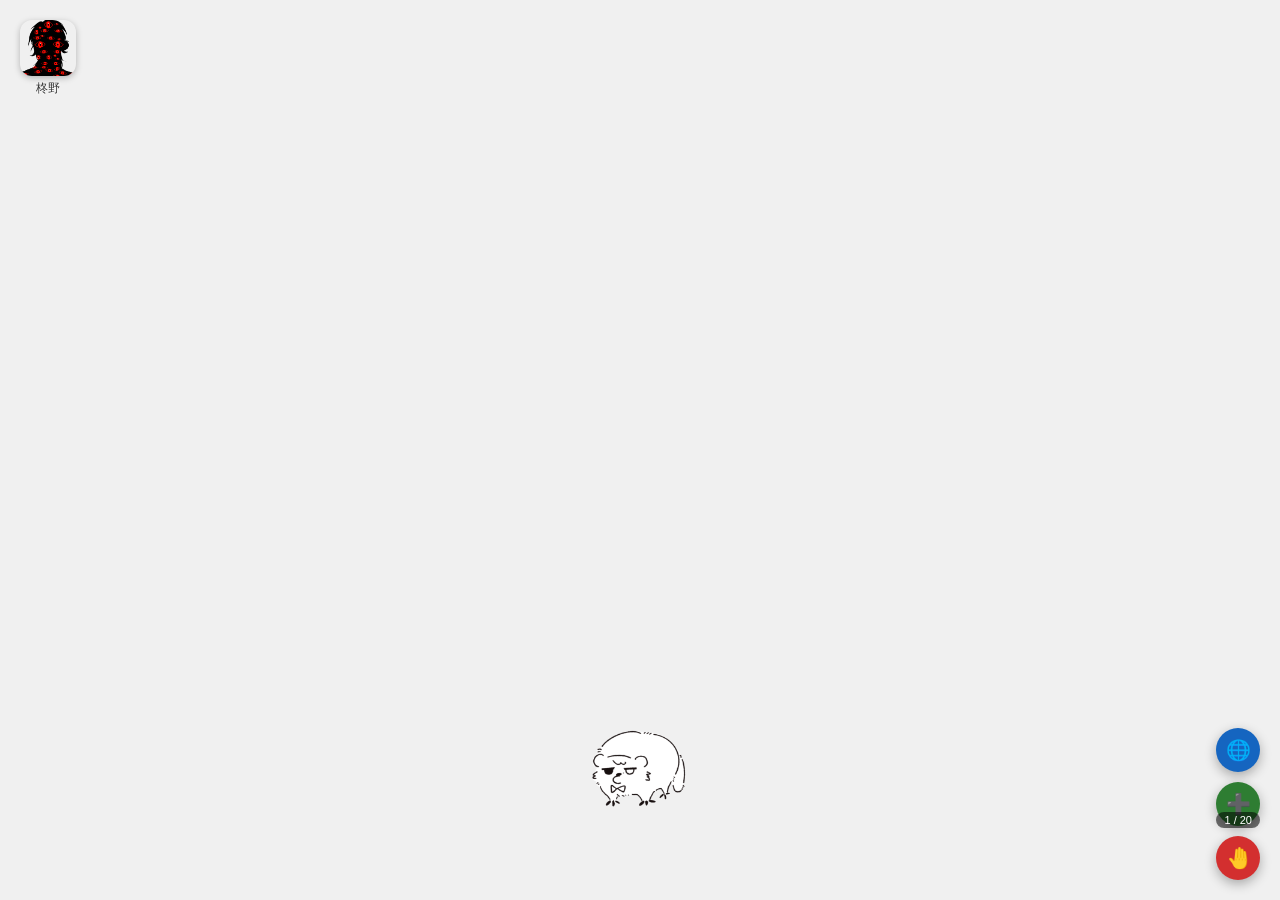
==== index.html @ c12aed7d "feat: open hiiragi sketch from desktop" ====
<!DOCTYPE html>
<html lang="zh-CN">
<head>
    <meta charset="UTF-8">
    <meta name="viewport" content="width=device-width, initial-scale=1.0">
    <title>桌面宠物</title>
    <style>
        * { margin: 0; padding: 0; box-sizing: border-box; }
        body { overflow: hidden; background: #f0f0f0; font-family: -apple-system, BlinkMacSystemFont, "Segoe UI", sans-serif; }

        .pet-container { position: fixed; cursor: move; user-select: none; z-index: 9999; -webkit-touch-callout: none; touch-action: none; }
        .pet-container.dragging { cursor: grabbing; }
        .pet-image { display: block; width: 150px; height: auto; pointer-events: none; -webkit-user-drag: none; }

        .speech-bubble {
            position: absolute; bottom: 100%; left: 50%; transform: translateX(-50%);
            background: white; border: 2px solid #333; border-radius: 15px;
            padding: 8px 12px; margin-bottom: 10px; min-width: 100px; max-width: 200px;
            opacity: 0; pointer-events: none; transition: opacity 0.3s;
            box-shadow: 0 2px 8px rgba(0,0,0,0.1); white-space: nowrap;
        }
        .speech-bubble.show { opacity: 1; }
        .speech-bubble::after {
            content: ''; position: absolute; top: 100%; left: 50%; transform: translateX(-50%);
            border: 10px solid transparent; border-top-color: #333;
        }
        .speech-bubble::before {
            content: ''; position: absolute; top: 100%; left: 50%; transform: translateX(-50%);
            border: 8px solid transparent; border-top-color: white; z-index: 1; margin-top: -2px;
        }
        .speech-text { font-size: 13px; color: #333; text-align: center; word-wrap: break-word; }

        /* Q弹掉落：下落 → 弹起 → 落稳 */
        @keyframes dropBounce {
            0%   { transform: translateY(-200px) scaleY(1);   opacity: 0; }
            60%  { transform: translateY(0)      scaleY(1);   opacity: 1; }
            72%  { transform: translateY(0)      scaleY(0.7); opacity: 1; }
            80%  { transform: translateY(-40px)  scaleY(1.1); opacity: 1; }
            90%  { transform: translateY(0)      scaleY(0.85);opacity: 1; }
            96%  { transform: translateY(-10px)  scaleY(1.05);opacity: 1; }
            100% { transform: translateY(0)      scaleY(1);   opacity: 1; }
        }
        .pet-container.dropping {
            animation: dropBounce 0.7s cubic-bezier(0.22, 1, 0.36, 1) forwards;
            transform-origin: bottom center;
        }

        /* ── 浮动窗口 ── */
        .float-win {
            position: fixed;
            width: 480px; height: 320px;
            background: #1a1a2e;
            border-radius: 12px;
            box-shadow: 0 8px 32px rgba(0,0,0,0.4);
            display: flex; flex-direction: column;
            z-index: 5000;
            overflow: hidden;
            min-width: 280px; min-height: 180px;
        }
        .float-win-bar {
            display: flex; align-items: center; gap: 6px;
            padding: 7px 10px; background: #16213e;
            cursor: move; flex-shrink: 0; user-select: none;
        }
        .float-win-title {
            flex: 1; color: #ccc; font-size: 12px;
            overflow: hidden; text-overflow: ellipsis; white-space: nowrap;
        }
        .float-win-input {
            flex: 2; padding: 3px 8px; border-radius: 10px;
            border: 1px solid #0f3460; background: #0f3460;
            color: #e0e0e0; font-size: 12px; outline: none;
        }
        .float-win-input:focus { border-color: #e94560; }
        .float-win-go {
            padding: 3px 10px; background: #e94560; color: white;
            border: none; border-radius: 10px; cursor: pointer; font-size: 12px;
        }
        .float-win-go:hover { background: #c73652; }
        .float-win-close {
            padding: 2px 6px; background: transparent; color: #aaa;
            border: none; cursor: pointer; font-size: 16px; border-radius: 4px;
        }
        .float-win-close:hover { color: white; background: rgba(255,255,255,0.1); }
        .float-win-body { flex: 1; position: relative; background: #fff; }
        .float-win-frame { width: 100%; height: 100%; border: none; }
        .float-win-placeholder {
            width: 100%; height: 100%; display: flex; flex-direction: column;
            align-items: center; justify-content: center; color: #888; gap: 8px; font-size: 13px;
        }
        .float-win-resize {
            position: absolute; bottom: 0; right: 0;
            width: 14px; height: 14px; cursor: se-resize;
            background: linear-gradient(135deg, transparent 50%, #555 50%);
            z-index: 10;
        }

        .desktop-apps {
            position: fixed; top: 20px; left: 20px;
            display: flex; flex-direction: column; gap: 12px; z-index: 8000;
        }
        .desktop-app {
            display: flex; flex-direction: column; align-items: center; gap: 4px;
            border: none; background: transparent; color: #333; cursor: pointer;
            font-size: 12px; text-shadow: 0 1px 2px rgba(255,255,255,0.8);
        }
        .desktop-app img {
            width: 56px; height: 56px; border-radius: 12px; object-fit: cover;
            box-shadow: 0 2px 6px rgba(0,0,0,0.25); transition: transform 0.2s;
        }
        .desktop-app:hover img { transform: scale(1.08); }
        .desktop-app:focus-visible { outline: 2px solid #1565c0; outline-offset: 4px; border-radius: 4px; }

        /* ── FAB ── */
        #fab-group {
            position: fixed; bottom: 20px; right: 20px;
            display: flex; flex-direction: column; gap: 10px; z-index: 8000;
        }
        .fab {
            width: 44px; height: 44px; border: none; border-radius: 50%;
            cursor: pointer; font-size: 20px;
            box-shadow: 0 4px 12px rgba(0,0,0,0.3);
            display: flex; align-items: center; justify-content: center;
            transition: transform 0.2s, background 0.2s; color: white;
        }
        .fab:hover { transform: scale(1.1); }
        #add-win-btn  { background: #1565c0; }
        #add-win-btn:hover  { background: #0d47a1; }
        #add-pet-btn  { background: #2e7d32; }
        #add-pet-btn:hover  { background: #1b5e20; }
        #add-pet-btn:disabled { background: #777; cursor: not-allowed; transform: none; }
        #summon-hand-btn { background: #d32f2f; }
        #summon-hand-btn:hover { background: #b71c1c; }

        #pet-count-badge {
            position: fixed; bottom: 72px; right: 20px;
            background: rgba(0,0,0,0.55); color: white;
            font-size: 11px; padding: 2px 8px; border-radius: 10px;
            z-index: 8000; pointer-events: none;
        }
    </style>
</head>
<body>

    <div class="desktop-apps">
        <button class="desktop-app" id="open-fracture-btn" type="button" aria-label="打开柊野">
            <img src="fracture/assets/IMG_2566.PNG" alt="">
            <span>柊野</span>
        </button>
    </div>

    <div id="fab-group">
        <button class="fab" id="add-win-btn"  title="新建窗口">🌐</button>
        <button class="fab" id="add-pet-btn"  title="召唤完能（最多20只）">➕</button>
        <button class="fab" id="summon-hand-btn" title="召唤妈妈的手">🤚</button>
    </div>
    <div id="pet-count-badge">1 / 20</div>

    <script>
    const MAX_PETS = 20;

    const CONFIG = {
        frameRate: 150,
        walkSpeed: 2.5,
        idleTimeMin: 3500,
        idleTimeMax: 8000,
        speechDuration: 3000,
        sleepLoopDuration: 15000,
        cryLoopDuration: 10000,
        petInteractInterval: 12000,
        chargeSpeed: 5,          // Window charge speed (walkSpeed * 2)
        chaseSpeed: 3.75,        // Hand chase speed (walkSpeed * 1.5)
        chargeChance: 0.3,       // 30% trigger probability
        windowDetectRange: 200,  // Window detection distance (px)
        handArriveRange: 30,     // Hand arrival threshold (px)
        handTrackInterval: 100,  // Hand tracking check interval (ms)
        movementInterval: 30     // Movement update interval (ms)
    };

    const ANIMATIONS = {
        default:   ['default.png'],
        catch:     ['catch1.png', 'catch-left.png', 'catch-right.png'],
        cry:       ['cry-1.png', 'cry-2.png', 'cry-3.png', 'cry-4.png'],
        sleep:     ['sleep1.png', 'sleep2.png', 'sleep3.png', 'sleep4.png', 'sleep5.png', 'sleep6.png'],
        walk:      ['walk1.png', 'walk2.png', 'walk3.png', 'walk4.png'],
        walkRight: ['walk-right1.png', 'walk-right2.png', 'walk-right3.png', 'walk-right4.png'],
    };

    // 预加载所有图片，避免 GitHub Pages CDN 首帧加载慢导致动画卡帧
    const _allFrames = Object.values(ANIMATIONS).flat();
    _allFrames.forEach(src => { const img = new Image(); img.src = src; });

    const SPEECHES = [
        "早上好！", "你是我的妈妈",
        "m҈̧̳͍̆̌̒͂̄͝ͅǒ̶̢̤̮̽̈̄͝m̷̧̩͙͖͔͗͊̏̓͡ î̷̗̩̲͔̤̇̑̕͜ l̴̨̮̮̔̐̕o҉̢̘̰̜͕̏͛̒͞v҉̛̘̬̅͒͊͢e҉̡͙̟͔̙̮҇̀́̎͑ y̶̖̫͕̌̋͢͝o҉̢̩̘̇͆͋́̚͞u҉̤̩҇͛̑͑̇̀͜",
    ];

    const pets = [];
    const windows = []; // FloatWindow 实例列表

    function updateBadge() {
        document.getElementById('pet-count-badge').textContent = `${pets.length} / ${MAX_PETS}`;
        document.getElementById('add-pet-btn').disabled = pets.length >= MAX_PETS;
    }

    // ════════════════════════════════
    //  妈妈的手
    // ════════════════════════════════
    class HandObject {
        constructor() {
            this.element = null;
            this.x = window.innerWidth / 2;
            this.y = window.innerHeight / 2;
            this.isDragging = false;
            this.isPlaced = false;
            // Store bound handlers for cleanup
            this._boundMouseMove = null;
            this._boundMouseUp = null;
            this.init();
        }

        init() {
            // Create DOM element
            this.element = document.createElement('img');
            this.element.src = 'IMG_9117.PNG';
            this.element.style.position = 'fixed';
            this.element.style.height = '90px';
            this.element.style.width = 'auto';
            this.element.style.cursor = 'grab';
            this.element.style.opacity = '0.6';
            this.element.style.zIndex = '10000';
            this.element.style.pointerEvents = 'auto';
            this.element.style.userSelect = 'none';
            this.element.style.webkitUserDrag = 'none';

            document.body.appendChild(this.element);
            this._updatePosition();

            // Start dragging immediately on creation
            this.isDragging = true;
            this.element.style.cursor = 'grabbing';

            // Bind events with stored references for cleanup
            this._boundMouseMove = (e) => this._onMouseMove(e);
            this._boundMouseUp = (e) => this._onMouseUp(e);
            this._boundTouchMove = (e) => this._onTouchMove(e);
            this._boundTouchEnd = (e) => this._onTouchEnd(e);

            this.element.addEventListener('mousedown', (e) => this._onMouseDown(e));
            this.element.addEventListener('touchstart', (e) => this._onTouchStart(e), { passive: false });
            document.addEventListener('mousemove', this._boundMouseMove);
            document.addEventListener('mouseup', this._boundMouseUp);
            document.addEventListener('touchmove', this._boundTouchMove, { passive: false });
            document.addEventListener('touchend', this._boundTouchEnd);
        }

        _onMouseDown(e) {
            if (!this.isPlaced) return; // Already dragging on first placement
            e.preventDefault();
            this.isDragging = true;
            this.element.style.cursor = 'grabbing';
            this.element.style.opacity = '0.6';
        }

        _onTouchStart(e) {
            if (!this.isPlaced) return; // Already dragging on first placement
            e.preventDefault();
            this.isDragging = true;
            this.element.style.opacity = '0.6';
        }

        _onMouseMove(e) {
            if (!this.isDragging) return;
            // Calculate offset based on actual element dimensions
            const rect = this.element.getBoundingClientRect();
            this.moveTo(e.clientX - rect.width / 2, e.clientY - rect.height / 2);
        }

        _onTouchMove(e) {
            if (!this.isDragging) return;
            e.preventDefault();
            const touch = e.touches[0];
            const rect = this.element.getBoundingClientRect();
            this.moveTo(touch.clientX - rect.width / 2, touch.clientY - rect.height / 2);
        }

        _onMouseUp(e) {
            if (!this.isDragging) return;
            this.endDrag();
        }

        _onTouchEnd(e) {
            if (!this.isDragging) return;
            this.endDrag();
        }

        moveTo(x, y) {
            // Get actual element dimensions for boundary clamping
            const rect = this.element.getBoundingClientRect();
            this.x = Math.max(0, Math.min(x, window.innerWidth - rect.width));
            this.y = Math.max(0, Math.min(y, window.innerHeight - rect.height));
            this._updatePosition();

            // Notify pets that hand moved
            if (this.isPlaced) {
                pets.forEach(pet => {
                    if (pet.handArrived) {
                        pet.handArrived = false;
                    }
                });
            }
        }

        _updatePosition() {
            this.element.style.left = this.x + 'px';
            this.element.style.top = this.y + 'px';
        }

        endDrag() {
            this.isDragging = false;
            this.isPlaced = true;
            this.element.style.cursor = 'grab';
            this.element.style.opacity = '1.0';

            // Start all pets tracking
            pets.forEach(pet => pet._startHandTracking());
        }

        remove() {
            // Clean up all pet tracking
            pets.forEach(pet => {
                if (pet.handTrackingTimer) {
                    clearInterval(pet.handTrackingTimer);
                    pet.handTrackingTimer = null;
                }
                pet.isChasing = false;
                pet.handArrived = false;
            });

            // Remove event listeners to prevent memory leaks
            if (this._boundMouseMove) {
                document.removeEventListener('mousemove', this._boundMouseMove);
            }
            if (this._boundMouseUp) {
                document.removeEventListener('mouseup', this._boundMouseUp);
            }
            if (this._boundTouchMove) {
                document.removeEventListener('touchmove', this._boundTouchMove);
            }
            if (this._boundTouchEnd) {
                document.removeEventListener('touchend', this._boundTouchEnd);
            }

            this.element.remove();
            window.motherHand = null;
        }
    }

    // ════════════════════════════════
    //  浮动窗口
    // ════════════════════════════════
    class FloatWindow {
        constructor() {
            this.x = 80 + Math.random() * (window.innerWidth - 560);
            this.y = 60 + Math.random() * (window.innerHeight - 380);
            this.w = 480; this.h = 320;
            this._build();
            this._setupDrag();
            this._setupResize();
            windows.push(this);
        }

        _build() {
            this.el = document.createElement('div');
            this.el.className = 'float-win';

            // 标题栏
            this.bar = document.createElement('div');
            this.bar.className = 'float-win-bar';

            this.titleEl = document.createElement('span');
            this.titleEl.className = 'float-win-title';
            this.titleEl.textContent = '新窗口';

            this.input = document.createElement('input');
            this.input.className = 'float-win-input';
            this.input.placeholder = '输入网址…';
            this.input.type = 'text';

            this.goBtn = document.createElement('button');
            this.goBtn.className = 'float-win-go';
            this.goBtn.textContent = '开';

            this.closeBtn = document.createElement('button');
            this.closeBtn.className = 'float-win-close';
            this.closeBtn.textContent = '✕';

            this.bar.append(this.titleEl, this.input, this.goBtn, this.closeBtn);

            // 内容区
            this.body = document.createElement('div');
            this.body.className = 'float-win-body';

            this.placeholder = document.createElement('div');
            this.placeholder.className = 'float-win-placeholder';
            this.placeholder.innerHTML = `
                <div style="font-size:36px">🌐</div>
                <div style="font-size:13px;color:#888;text-align:center;line-height:1.8">
                    支持嵌入的链接：<br>
                    🎬 YouTube &nbsp;·&nbsp; 📺 Bilibili<br>
                    <span style="font-size:11px;color:#666">（大多数网站因安全策略禁止嵌入）</span>
                </div>`;

            this.frame = document.createElement('iframe');
            this.frame.className = 'float-win-frame';
            this.frame.style.display = 'none';
            this.frame.setAttribute('allowfullscreen', '');
            this.frame.setAttribute('allow', 'accelerometer; autoplay; clipboard-write; encrypted-media; gyroscope; picture-in-picture');

            this.resizeHandle = document.createElement('div');
            this.resizeHandle.className = 'float-win-resize';

            this.body.append(this.placeholder, this.frame, this.resizeHandle);
            this.el.append(this.bar, this.body);
            document.body.appendChild(this.el);
            this._updatePos();

            // 事件
            this.goBtn.addEventListener('click', () => this._loadUrl());
            this.input.addEventListener('keydown', e => { if (e.key === 'Enter') this._loadUrl(); });
            this.closeBtn.addEventListener('click', () => this.destroy());
        }

        _loadUrl() {
            const raw = this.input.value.trim();
            if (!raw) return;
            let url = raw.startsWith('http') ? raw : 'https://' + raw;

            // YouTube → embed
            const ytM = url.match(/(?:youtube\.com\/watch\?v=|youtu\.be\/)([A-Za-z0-9_-]{11})/);
            if (ytM) { this._showEmbed(`https://www.youtube.com/embed/${ytM[1]}?autoplay=1`, 'YouTube'); return; }
            // Bilibili BV
            const bvM = url.match(/bilibili\.com\/video\/(BV[A-Za-z0-9]+)/);
            if (bvM) { this._showEmbed(`https://player.bilibili.com/player.html?bvid=${bvM[1]}&autoplay=1`, 'Bilibili'); return; }
            // Bilibili AV
            const avM = url.match(/bilibili\.com\/video\/av(\d+)/);
            if (avM) { this._showEmbed(`https://player.bilibili.com/player.html?aid=${avM[1]}&autoplay=1`, 'Bilibili'); return; }
            // 其他链接：提示不支持，不跳转
            this._showUnsupported(url);
        }

        _showEmbed(embedUrl, label) {
            this.frame.src = embedUrl;
            this.frame.style.display = 'block';
            this.placeholder.style.display = 'none';
            this.titleEl.textContent = label;
        }

        _showUnsupported(url) {
            this.frame.style.display = 'none';
            this.placeholder.style.display = 'flex';
            let hostname = url;
            try { hostname = new URL(url).hostname; } catch(e) {}
            this.placeholder.innerHTML = `
                <div style="font-size:32px">🚫</div>
                <div style="font-size:13px;color:#ccc;text-align:center;line-height:1.8">
                    <b>${hostname}</b> 不支持嵌入显示<br>
                    <span style="font-size:11px;color:#888">该网站禁止在窗口内打开</span>
                </div>
                <div style="font-size:11px;color:#666;text-align:center;margin-top:4px;line-height:1.8">
                    ✅ 支持：YouTube、Bilibili
                </div>`;
            this.titleEl.textContent = '不支持嵌入';
        }

        _setupDrag() {
            let sx, sy, ix, iy, dragging = false;
            this.bar.addEventListener('mousedown', e => {
                if (e.target === this.input || e.target === this.goBtn || e.target === this.closeBtn) return;
                dragging = true; sx = e.clientX; sy = e.clientY; ix = this.x; iy = this.y;
                this.el.style.zIndex = ++FloatWindow._zTop;
                e.preventDefault();
            });
            document.addEventListener('mousemove', e => {
                if (!dragging) return;
                this.x = ix + e.clientX - sx;
                this.y = iy + e.clientY - sy;
                this._updatePos();
            });
            document.addEventListener('mouseup', () => { dragging = false; });
            this.el.addEventListener('mousedown', () => { this.el.style.zIndex = ++FloatWindow._zTop; });
        }

        _setupResize() {
            let resizing = false, sx, sy, iw, ih;
            this.resizeHandle.addEventListener('mousedown', e => {
                resizing = true; sx = e.clientX; sy = e.clientY; iw = this.w; ih = this.h;
                e.preventDefault(); e.stopPropagation();
            });
            document.addEventListener('mousemove', e => {
                if (!resizing) return;
                this.w = Math.max(280, iw + e.clientX - sx);
                this.h = Math.max(180, ih + e.clientY - sy);
                this.el.style.width = this.w + 'px';
                this.el.style.height = this.h + 'px';
            });
            document.addEventListener('mouseup', () => { resizing = false; });
        }

        _updatePos() {
            this.el.style.left = this.x + 'px';
            this.el.style.top  = this.y + 'px';
        }

        // 被宠物推动：向指定方向移动一段距离
        nudge(dx, dy) {
            this.x += dx; this.y += dy;
            // 边界限制
            this.x = Math.max(0, Math.min(this.x, window.innerWidth  - this.w));
            this.y = Math.max(0, Math.min(this.y, window.innerHeight - this.h));
            // 小动画
            this.el.style.transition = 'left 0.3s ease, top 0.3s ease';
            this._updatePos();
            setTimeout(() => { this.el.style.transition = ''; }, 350);
        }

        destroy() {
            const idx = windows.indexOf(this);
            if (idx !== -1) windows.splice(idx, 1);
            this.el.remove();
        }
    }
    FloatWindow._zTop = 5000;

    let fractureWindow = null;

    function openFractureApp() {
        if (fractureWindow?.el.isConnected) {
            fractureWindow.el.style.zIndex = ++FloatWindow._zTop;
            return;
        }

        fractureWindow = new FloatWindow();
        fractureWindow.w = 640;
        fractureWindow.h = 480;
        fractureWindow.el.style.width = fractureWindow.w + 'px';
        fractureWindow.el.style.height = fractureWindow.h + 'px';
        fractureWindow.input.style.display = 'none';
        fractureWindow.goBtn.style.display = 'none';
        fractureWindow._showEmbed('fracture/index.html', '柊野');
    }

    // ════════════════════════════════
    //  宠物
    // ════════════════════════════════
    class DesktopPet {
        constructor(x, y) {
            this.x = x; this.y = y;
            this.currentAnimation = 'default';
            this.animationTimer  = null;
            this.animationTimeout= null;
            this.behaviorTimer   = null;
            this.loopEndTimer    = null;
            this.walkInterval    = null;
            this.isDragging = false;
            this.isWalking  = false;
            this.handTrackingTimer = null;
            this.isChasing = false;
            this.handArrived = false;
            this._buildDOM();
            this._setupDrag();
            this._setupClick();
            this.updatePosition();
            // Q弹掉落
            this.container.classList.add('dropping');
            this.container.addEventListener('animationend', () => {
                this.container.classList.remove('dropping');
            }, { once: true });
            this.setImage('default.png');
            this.scheduleBehavior();
            // Start hand tracking if hand exists and is placed
            if (window.motherHand && window.motherHand.isPlaced) {
                this._startHandTracking();
            }
        }

        _buildDOM() {
            this.container = document.createElement('div');
            this.container.className = 'pet-container';
            this.bubbleEl = document.createElement('div');
            this.bubbleEl.className = 'speech-bubble';
            this.speechTextEl = document.createElement('div');
            this.speechTextEl.className = 'speech-text';
            this.bubbleEl.appendChild(this.speechTextEl);
            this.imageEl = document.createElement('img');
            this.imageEl.className = 'pet-image';
            this.imageEl.alt = 'Pet';
            this.container.append(this.bubbleEl, this.imageEl);
            document.body.appendChild(this.container);
        }

        setImage(src) { this.imageEl.src = src; }

        clearAll() {
            clearInterval(this.animationTimer);  this.animationTimer   = null;
            clearTimeout(this.animationTimeout); this.animationTimeout  = null;
            clearTimeout(this.behaviorTimer);    this.behaviorTimer    = null;
            clearTimeout(this.loopEndTimer);     this.loopEndTimer     = null;
            clearInterval(this.walkInterval);    this.walkInterval     = null;
            this.isWalking = false;
            this.loopEndAt = null; // 时间戳：循环动作应在何时结束
        }

        returnToIdle() {
            this.clearAll();
            this.currentAnimation = 'default';
            this.setImage('default.png');
            this.scheduleBehavior();
        }

        playLoop(frames, interval) {
            clearInterval(this.animationTimer);
            let i = 0;
            this.setImage(frames[i]);
            this.animationTimer = setInterval(() => {
                i = (i + 1) % frames.length; this.setImage(frames[i]);
            }, interval);
        }

        playSequence(frames, interval, onDone) {
            clearTimeout(this.animationTimeout);
            let i = 0;
            const next = () => {
                this.setImage(frames[i]); i++;
                if (i < frames.length) this.animationTimeout = setTimeout(next, interval);
                else if (onDone) onDone();
            };
            next();
        }

        scheduleBehavior() {
            clearTimeout(this.behaviorTimer);
            const d = CONFIG.idleTimeMin + Math.random() * (CONFIG.idleTimeMax - CONFIG.idleTimeMin);
            this.behaviorTimer = setTimeout(() => this.randomBehavior(), d);
        }

        // 页面重新可见时调用：检查是否卡在 sleep/cry 且超时
        checkStuck() {
            if (this.loopEndAt && Date.now() >= this.loopEndAt) {
                this.returnToIdle();
            }
        }

        randomBehavior() {
            const r = Math.random();
            if (r < 0.6)       this.walkFree();
            else if (r < 0.8)  this.sleep();
            else               this.cry();
        }

        // 360度自由行走：随机角度 + 随机距离
        walkFree() {
            // Check for nearby windows and maybe charge
            const nearWindow = this.detectNearbyWindows();
            if (nearWindow && Math.random() < CONFIG.chargeChance) {
                this.chargeWindow(nearWindow);
                return;
            }

            // Normal random walk
            const angle = Math.random() * Math.PI * 2;
            const dist  = 120 + Math.random() * 250;
            let tx = this.x + Math.cos(angle) * dist;
            let ty = this.y + Math.sin(angle) * dist;
            tx = Math.max(0, Math.min(tx, window.innerWidth - 150));
            ty = Math.max(0, Math.min(ty, window.innerHeight - 150));
            this._walkTo(tx, ty);
        }

        _walkTo(tx, ty) {
            const dx = tx - this.x, dy = ty - this.y;
            const len = Math.sqrt(dx*dx + dy*dy);
            if (len < 5) { this.scheduleBehavior(); return; }
            const nx = dx / len, ny = dy / len; // 单位方向向量

            // 根据水平分量选动画
            const anim = nx >= 0 ? 'walkRight' : 'walk';
            this.isWalking = true;
            this.currentAnimation = anim;
            this.playLoop(ANIMATIONS[anim], CONFIG.frameRate);

            clearInterval(this.walkInterval);
            this.walkInterval = setInterval(() => {
                if (!this.isWalking) { clearInterval(this.walkInterval); return; }
                const rdx = tx - this.x, rdy = ty - this.y;
                const rem = Math.sqrt(rdx*rdx + rdy*rdy);
                if (rem < CONFIG.walkSpeed) {
                    this.x = tx; this.y = ty;
                    clearInterval(this.walkInterval);
                    this.returnToIdle();
                } else {
                    this.x += nx * CONFIG.walkSpeed;
                    this.y += ny * CONFIG.walkSpeed;
                    this.updatePosition();
                }
            }, 30);
        }

        sleep() {
            this.clearAll();
            this.currentAnimation = 'sleep';
            this.playSequence(ANIMATIONS.sleep, 833, () => {
                this.playLoop(['sleep4.png', 'sleep5.png', 'sleep6.png'], 500);
                this.loopEndAt = Date.now() + CONFIG.sleepLoopDuration;
                this.loopEndTimer = setTimeout(() => this.returnToIdle(), CONFIG.sleepLoopDuration);
            });
        }

        cry() {
            this.clearAll();
            this.currentAnimation = 'cry';
            this.playSequence(ANIMATIONS.cry, 1250, () => {
                this.playLoop(['cry-3.png', 'cry-4.png'], 600);
                this.loopEndAt = Date.now() + CONFIG.cryLoopDuration;
                this.loopEndTimer = setTimeout(() => this.returnToIdle(), CONFIG.cryLoopDuration);
            });
        }

        _setupDrag() {
            let sx, sy, ix, iy, mouseMoved = false;

            // 鼠标拖动
            this.container.addEventListener('mousedown', e => {
                if (e.button !== 0) return;
                mouseMoved = false;
                sx = e.clientX; sy = e.clientY; ix = this.x; iy = this.y;
                e.preventDefault();
            });
            document.addEventListener('mousemove', e => {
                if (!sx && sx !== 0) return;
                const moved = Math.abs(e.clientX - sx) > 5 || Math.abs(e.clientY - sy) > 5;
                if (moved && !this.isDragging) {
                    this.isDragging = true;
                    mouseMoved = true;
                    this.clearAll();
                    this.isChasing = false;
                    this.handArrived = false;
                    this.currentAnimation = 'catch';
                    this.playLoop(ANIMATIONS.catch, CONFIG.frameRate);
                    this.container.classList.add('dragging');
                }
                if (this.isDragging) {
                    this.x = ix + e.clientX - sx;
                    this.y = iy + e.clientY - sy;
                    this.updatePosition();
                }
            });
            document.addEventListener('mouseup', e => {
                if (this.isDragging) {
                    this.isDragging = false;
                    this.container.classList.remove('dragging');
                    this.returnToIdle();
                }
                sx = undefined;
            });
            // 鼠标单击（没有移动的 mousedown+mouseup）
            this.container.addEventListener('click', () => {
                if (mouseMoved) { mouseMoved = false; return; }
                if (this.currentAnimation === 'sleep' || this.currentAnimation === 'cry') {
                    this.returnToIdle();
                } else {
                    this.cry();
                }
            });
            this.container.addEventListener('dblclick', () => this.speak());
        }

        _setupClick() {
            // 触摸：统一处理拖动 + 单击 + 双击
            let tx0, ty0, startX, startY, startIX, startIY, moved = false;
            this.container.addEventListener('touchstart', e => {
                const t = e.touches[0];
                tx0 = t.clientX; ty0 = t.clientY;
                startX = t.clientX; startY = t.clientY;
                startIX = this.x; startIY = this.y;
                moved = false;
                e.preventDefault();
            }, { passive: false });

            this.container.addEventListener('touchmove', e => {
                const t = e.touches[0];
                if (!moved && (Math.abs(t.clientX - startX) > 8 || Math.abs(t.clientY - startY) > 8)) {
                    moved = true;
                    this.isDragging = true;
                    this.clearAll();
                    this.isChasing = false;
                    this.handArrived = false;
                    this.currentAnimation = 'catch';
                    this.playLoop(ANIMATIONS.catch, CONFIG.frameRate);
                    this.container.classList.add('dragging');
                }
                if (this.isDragging) {
                    this.x = startIX + (t.clientX - startX);
                    this.y = startIY + (t.clientY - startY);
                    this.updatePosition();
                }
                e.preventDefault();
            }, { passive: false });

            this.container.addEventListener('touchend', e => {
                if (this.isDragging) {
                    this.isDragging = false;
                    this.container.classList.remove('dragging');
                    this.returnToIdle();
                } else if (!moved) {
                    if (this.currentAnimation === 'sleep' || this.currentAnimation === 'cry') {
                        this.returnToIdle();
                    } else {
                        this.cry();
                    }
                    if (this._lastTap && Date.now() - this._lastTap < 400) {
                        this.speak();
                    }
                    this._lastTap = Date.now();
                }
                moved = false;
                e.preventDefault();
            }, { passive: false });
        }

        updatePosition() {
            this.x = Math.max(0, Math.min(this.x, window.innerWidth  - 150));
            this.y = Math.max(0, Math.min(this.y, window.innerHeight - 150));
            this.container.style.left = this.x + 'px';
            this.container.style.top  = this.y + 'px';
        }

        speak(text) {
            const t = text || SPEECHES[Math.floor(Math.random() * SPEECHES.length)];
            this.speechTextEl.textContent = t;
            this.bubbleEl.classList.add('show');
            setTimeout(() => this.bubbleEl.classList.remove('show'), CONFIG.speechDuration);
        }

        _startHandTracking() {
            if (this.handTrackingTimer) return; // Already tracking

            this.handTrackingTimer = setInterval(() => {
                if (!window.motherHand || !window.motherHand.isPlaced) {
                    // Hand removed or not placed
                    if (this.isChasing || this.handArrived) {
                        this.isChasing = false;
                        this.handArrived = false;
                        this._stopHandTracking();
                        if (!this.isDragging && this.currentAnimation !== 'sleep' && this.currentAnimation !== 'cry') {
                            this.scheduleBehavior();
                        }
                    }
                    return;
                }

                // Don't interrupt sleep or cry
                if (this.currentAnimation === 'sleep' || this.currentAnimation === 'cry') {
                    return;
                }

                const dx = window.motherHand.x - this.x;
                const dy = window.motherHand.y - this.y;
                const distance = Math.sqrt(dx * dx + dy * dy);

                if (distance < CONFIG.handArriveRange) {
                    // Arrived at hand
                    if (!this.handArrived) {
                        this.handArrived = true;
                        this.isChasing = false;
                        clearInterval(this.walkInterval);
                        clearTimeout(this.behaviorTimer);
                        this.returnToIdle();
                    }
                } else {
                    // Chase hand
                    if (!this.isChasing) {
                        this.chaseHand();
                    }
                }
            }, CONFIG.handTrackInterval);
        }

        _stopHandTracking() {
            if (this.handTrackingTimer) {
                clearInterval(this.handTrackingTimer);
                this.handTrackingTimer = null;
            }
        }

        chaseHand() {
            if (!window.motherHand || !window.motherHand.isPlaced) return;
            if (this.isDragging) return;
            if (this.currentAnimation === 'sleep' || this.currentAnimation === 'cry') return;

            this.isChasing = true;
            this.handArrived = false;

            // Stop current behavior
            clearTimeout(this.behaviorTimer);
            clearInterval(this.walkInterval);

            // Calculate target
            const tx = window.motherHand.x;
            const ty = window.motherHand.y;
            const dx = tx - this.x;
            const dy = ty - this.y;
            const len = Math.sqrt(dx * dx + dy * dy);

            if (len < CONFIG.handArriveRange) {
                this.handArrived = true;
                this.isChasing = false;
                return;
            }

            const nx = dx / len;
            const ny = dy / len;

            // Use walk animation
            const anim = nx >= 0 ? 'walkRight' : 'walk';
            this.currentAnimation = anim;
            this.playLoop(ANIMATIONS[anim], CONFIG.frameRate);

            clearInterval(this.walkInterval);
            this.walkInterval = setInterval(() => {
                if (!this.isChasing) {
                    clearInterval(this.walkInterval);
                    return;
                }

                if (!window.motherHand || !window.motherHand.isPlaced) {
                    this.isChasing = false;
                    clearInterval(this.walkInterval);
                    this.returnToIdle();
                    return;
                }

                const rdx = window.motherHand.x - this.x;
                const rdy = window.motherHand.y - this.y;
                const rem = Math.sqrt(rdx * rdx + rdy * rdy);

                if (rem < CONFIG.chaseSpeed) {
                    this.x = window.motherHand.x;
                    this.y = window.motherHand.y;
                    this.handArrived = true;
                    this.isChasing = false;
                    clearInterval(this.walkInterval);
                    this.returnToIdle();
                } else {
                    // Recalculate direction each frame for dynamic tracking
                    const rnx = rdx / rem;
                    const rny = rdy / rem;

                    // Update animation if direction changed significantly
                    const newAnim = rnx >= 0 ? 'walkRight' : 'walk';
                    if (newAnim !== this.currentAnimation) {
                        this.currentAnimation = newAnim;
                        this.playLoop(ANIMATIONS[newAnim], CONFIG.frameRate);
                    }

                    this.x += rnx * CONFIG.chaseSpeed;
                    this.y += rny * CONFIG.chaseSpeed;
                    this.updatePosition();
                }
            }, CONFIG.movementInterval);
        }

        detectNearbyWindows() {
            if (windows.length === 0) return null;

            let nearest = null;
            let minDist = CONFIG.windowDetectRange;

            for (const win of windows) {
                // Calculate distance to window center
                const wx = win.x + win.w / 2;
                const wy = win.y + win.h / 2;
                const dx = wx - this.x;
                const dy = wy - this.y;
                const dist = Math.sqrt(dx * dx + dy * dy);

                if (dist < minDist) {
                    minDist = dist;
                    nearest = win;
                }
            }

            return nearest;
        }

        chargeWindow(win) {
            if (!win) return;
            if (this.isDragging) return;
            if (this.currentAnimation === 'sleep' || this.currentAnimation === 'cry') return;

            // Stop current behavior
            clearTimeout(this.behaviorTimer);
            clearInterval(this.walkInterval);

            // Calculate target (window center)
            const tx = win.x + win.w / 2 - 75;
            const ty = win.y + win.h / 2 - 75;
            const dx = tx - this.x;
            const dy = ty - this.y;
            const len = Math.sqrt(dx * dx + dy * dy);

            if (len < 5) {
                this._interactWithWindow(win, dx / Math.max(len, 0.01), dy / Math.max(len, 0.01));
                return;
            }

            const nx = dx / len;
            const ny = dy / len;

            // Preparation phase: show '!' and wait 500ms before charging
            this.speak('！');
            setTimeout(() => {
                // Use walk animation (charge at double speed)
                const anim = nx >= 0 ? 'walkRight' : 'walk';
                this.isWalking = true;
                this.currentAnimation = anim;
                this.playLoop(ANIMATIONS[anim], CONFIG.frameRate);

                clearInterval(this.walkInterval);
                this.walkInterval = setInterval(() => {
                    if (!this.isWalking) {
                        clearInterval(this.walkInterval);
                        return;
                    }

                    const rdx = tx - this.x;
                    const rdy = ty - this.y;
                    const rem = Math.sqrt(rdx * rdx + rdy * rdy);

                    if (rem < CONFIG.chargeSpeed) {
                        this.x = tx;
                        this.y = ty;
                        clearInterval(this.walkInterval);
                        this.isWalking = false;
                        this._interactWithWindow(win, nx, ny);
                        this.returnToIdle();
                    } else {
                        this.x += nx * CONFIG.chargeSpeed;
                        this.y += ny * CONFIG.chargeSpeed;
                        this.updatePosition();
                    }
                }, CONFIG.movementInterval);
            }, 500);
        }

        _interactWithWindow(win, dirX, dirY) {
            // 50% push window, 50% bounce back
            if (Math.random() < 0.5) {
                // Push window in a random direction
                const angle = Math.random() * Math.PI * 2;
                const pushDist = 60 + Math.random() * 100;
                win.nudge(Math.cos(angle) * pushDist, Math.sin(angle) * pushDist);
            } else {
                // Bounce back in opposite direction and cry
                const bounceDistance = 50 + Math.random() * 30; // 50-80px
                this.x -= dirX * bounceDistance;
                this.y -= dirY * bounceDistance;
                this.updatePosition();
                this.cry();
            }
        }

        destroy() { this.clearAll(); this._stopHandTracking(); this.container.remove(); }
    }

    // ════════════════════════════════
    //  初始化
    // ════════════════════════════════
    function spawnPet() {
        if (pets.length >= MAX_PETS) return;
        const x = Math.random() * (window.innerWidth - 150);
        pets.push(new DesktopPet(x, -10));
        updateBadge();
    }

    window.addEventListener('DOMContentLoaded', () => {
        pets.push(new DesktopPet(window.innerWidth / 2 - 75, window.innerHeight - 200));
        updateBadge();

        setInterval(() => {
            pets.forEach(p => { if (Math.random() < 0.15) p.speak(); });
        }, 20000);

        // 页面重新可见时：检查所有宠物是否卡住
        document.addEventListener('visibilitychange', () => {
            if (document.visibilityState === 'visible') {
                pets.forEach(p => p.checkStuck());
            }
        });

        document.getElementById('add-pet-btn').addEventListener('click', spawnPet);
        document.getElementById('add-win-btn').addEventListener('click', () => new FloatWindow());
        document.getElementById('open-fracture-btn').addEventListener('click', openFractureApp);
        const handBtn = document.getElementById('summon-hand-btn');
        handBtn.addEventListener('click', () => {
            if (window.motherHand) {
                // Remove hand
                window.motherHand.remove();
                window.motherHand = null;
                handBtn.textContent = '🤚';
                handBtn.title = '召唤妈妈的手';
            } else {
                // Add hand
                window.motherHand = new HandObject();
                handBtn.textContent = '❌';
                handBtn.title = '移除妈妈的手';
            }
        });
    });
    </script>
</body>
</html>
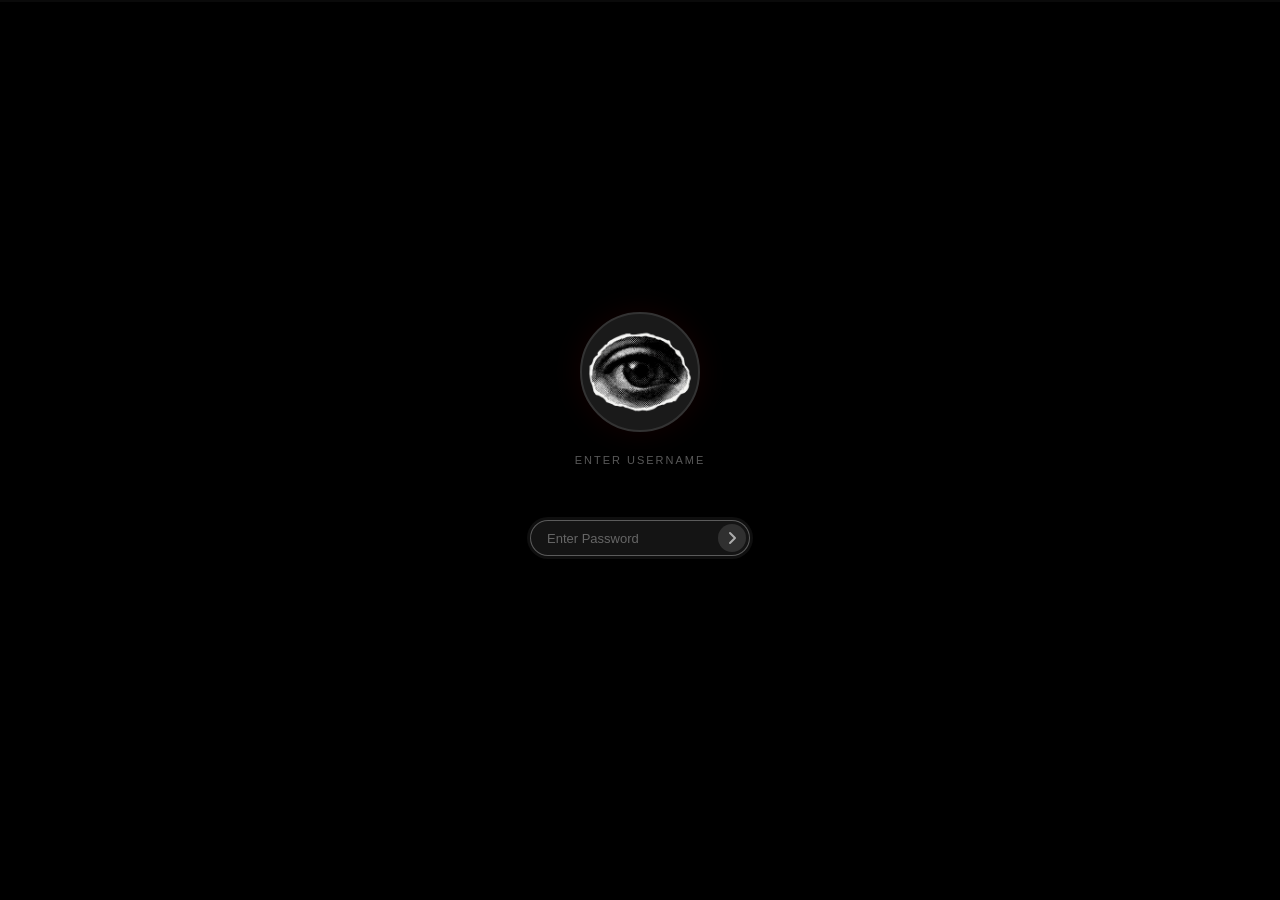
==== commit 083a32bd: "feat: launch hiiragi from dock" ====
--- a/index.html
+++ b/index.html
@@ -1,1122 +1,66 @@
 <!DOCTYPE html>
 <html lang="zh-CN">
 <head>
-    <meta charset="UTF-8">
-    <meta name="viewport" content="width=device-width, initial-scale=1.0">
-    <title>桌面宠物</title>
-    <style>
-        * { margin: 0; padding: 0; box-sizing: border-box; }
-        body { overflow: hidden; background: #f0f0f0; font-family: -apple-system, BlinkMacSystemFont, "Segoe UI", sans-serif; }
-
-        .pet-container { position: fixed; cursor: move; user-select: none; z-index: 9999; -webkit-touch-callout: none; touch-action: none; }
-        .pet-container.dragging { cursor: grabbing; }
-        .pet-image { display: block; width: 150px; height: auto; pointer-events: none; -webkit-user-drag: none; }
-
-        .speech-bubble {
-            position: absolute; bottom: 100%; left: 50%; transform: translateX(-50%);
-            background: white; border: 2px solid #333; border-radius: 15px;
-            padding: 8px 12px; margin-bottom: 10px; min-width: 100px; max-width: 200px;
-            opacity: 0; pointer-events: none; transition: opacity 0.3s;
-            box-shadow: 0 2px 8px rgba(0,0,0,0.1); white-space: nowrap;
-        }
-        .speech-bubble.show { opacity: 1; }
-        .speech-bubble::after {
-            content: ''; position: absolute; top: 100%; left: 50%; transform: translateX(-50%);
-            border: 10px solid transparent; border-top-color: #333;
-        }
-        .speech-bubble::before {
-            content: ''; position: absolute; top: 100%; left: 50%; transform: translateX(-50%);
-            border: 8px solid transparent; border-top-color: white; z-index: 1; margin-top: -2px;
-        }
-        .speech-text { font-size: 13px; color: #333; text-align: center; word-wrap: break-word; }
-
-        /* Q弹掉落：下落 → 弹起 → 落稳 */
-        @keyframes dropBounce {
-            0%   { transform: translateY(-200px) scaleY(1);   opacity: 0; }
-            60%  { transform: translateY(0)      scaleY(1);   opacity: 1; }
-            72%  { transform: translateY(0)      scaleY(0.7); opacity: 1; }
-            80%  { transform: translateY(-40px)  scaleY(1.1); opacity: 1; }
-            90%  { transform: translateY(0)      scaleY(0.85);opacity: 1; }
-            96%  { transform: translateY(-10px)  scaleY(1.05);opacity: 1; }
-            100% { transform: translateY(0)      scaleY(1);   opacity: 1; }
-        }
-        .pet-container.dropping {
-            animation: dropBounce 0.7s cubic-bezier(0.22, 1, 0.36, 1) forwards;
-            transform-origin: bottom center;
-        }
-
-        /* ── 浮动窗口 ── */
-        .float-win {
-            position: fixed;
-            width: 480px; height: 320px;
-            background: #1a1a2e;
-            border-radius: 12px;
-            box-shadow: 0 8px 32px rgba(0,0,0,0.4);
-            display: flex; flex-direction: column;
-            z-index: 5000;
-            overflow: hidden;
-            min-width: 280px; min-height: 180px;
-        }
-        .float-win-bar {
-            display: flex; align-items: center; gap: 6px;
-            padding: 7px 10px; background: #16213e;
-            cursor: move; flex-shrink: 0; user-select: none;
-        }
-        .float-win-title {
-            flex: 1; color: #ccc; font-size: 12px;
-            overflow: hidden; text-overflow: ellipsis; white-space: nowrap;
-        }
-        .float-win-input {
-            flex: 2; padding: 3px 8px; border-radius: 10px;
-            border: 1px solid #0f3460; background: #0f3460;
-            color: #e0e0e0; font-size: 12px; outline: none;
-        }
-        .float-win-input:focus { border-color: #e94560; }
-        .float-win-go {
-            padding: 3px 10px; background: #e94560; color: white;
-            border: none; border-radius: 10px; cursor: pointer; font-size: 12px;
-        }
-        .float-win-go:hover { background: #c73652; }
-        .float-win-close {
-            padding: 2px 6px; background: transparent; color: #aaa;
-            border: none; cursor: pointer; font-size: 16px; border-radius: 4px;
-        }
-        .float-win-close:hover { color: white; background: rgba(255,255,255,0.1); }
-        .float-win-body { flex: 1; position: relative; background: #fff; }
-        .float-win-frame { width: 100%; height: 100%; border: none; }
-        .float-win-placeholder {
-            width: 100%; height: 100%; display: flex; flex-direction: column;
-            align-items: center; justify-content: center; color: #888; gap: 8px; font-size: 13px;
-        }
-        .float-win-resize {
-            position: absolute; bottom: 0; right: 0;
-            width: 14px; height: 14px; cursor: se-resize;
-            background: linear-gradient(135deg, transparent 50%, #555 50%);
-            z-index: 10;
-        }
-
-        .desktop-apps {
-            position: fixed; top: 20px; left: 20px;
-            display: flex; flex-direction: column; gap: 12px; z-index: 8000;
-        }
-        .desktop-app {
-            display: flex; flex-direction: column; align-items: center; gap: 4px;
-            border: none; background: transparent; color: #333; cursor: pointer;
-            font-size: 12px; text-shadow: 0 1px 2px rgba(255,255,255,0.8);
-        }
-        .desktop-app img {
-            width: 56px; height: 56px; border-radius: 12px; object-fit: cover;
-            box-shadow: 0 2px 6px rgba(0,0,0,0.25); transition: transform 0.2s;
-        }
-        .desktop-app:hover img { transform: scale(1.08); }
-        .desktop-app:focus-visible { outline: 2px solid #1565c0; outline-offset: 4px; border-radius: 4px; }
-
-        /* ── FAB ── */
-        #fab-group {
-            position: fixed; bottom: 20px; right: 20px;
-            display: flex; flex-direction: column; gap: 10px; z-index: 8000;
-        }
-        .fab {
-            width: 44px; height: 44px; border: none; border-radius: 50%;
-            cursor: pointer; font-size: 20px;
-            box-shadow: 0 4px 12px rgba(0,0,0,0.3);
-            display: flex; align-items: center; justify-content: center;
-            transition: transform 0.2s, background 0.2s; color: white;
-        }
-        .fab:hover { transform: scale(1.1); }
-        #add-win-btn  { background: #1565c0; }
-        #add-win-btn:hover  { background: #0d47a1; }
-        #add-pet-btn  { background: #2e7d32; }
-        #add-pet-btn:hover  { background: #1b5e20; }
-        #add-pet-btn:disabled { background: #777; cursor: not-allowed; transform: none; }
-        #summon-hand-btn { background: #d32f2f; }
-        #summon-hand-btn:hover { background: #b71c1c; }
-
-        #pet-count-badge {
-            position: fixed; bottom: 72px; right: 20px;
-            background: rgba(0,0,0,0.55); color: white;
-            font-size: 11px; padding: 2px 8px; border-radius: 10px;
-            z-index: 8000; pointer-events: none;
-        }
-    </style>
+  <meta charset="UTF-8">
+  <meta name="viewport" content="width=device-width, initial-scale=1.0">
+  <title>Dreamcore Workspace</title>
+  <link rel="stylesheet" href="styles/main.css">
+  <link rel="stylesheet" href="styles/animations.css">
+  <link rel="stylesheet" href="styles/horror-effects.css">
+  <link rel="stylesheet" href="styles/windows.css">
 </head>
 <body>
+  <!-- Unlock Layer — macOS-style lock screen -->
+  <div id="unlock-layer" class="layer">
+    <div id="lock-screen">
+      <!-- Avatar -->
+      <div id="lock-avatar">
+        <img id="lock-avatar-img" src="assets/images/eye-realistic.png" alt="avatar">
+      </div>
+      <!-- Username — editable with Zalgo corruption overlay -->
+      <div id="lock-username-wrap">
+        <label id="lock-username-label" for="lock-username">Enter Username</label>
+        <input id="lock-username" type="text" value="" placeholder="" spellcheck="false" autocomplete="off">
+        <div id="lock-username-zalgo" aria-hidden="true"></div>
+      </div>
+      <!-- Password field -->
+      <div id="lock-password-wrap">
+        <input id="lock-password" type="password" placeholder="Enter Password" autocomplete="off" spellcheck="false">
+        <button id="lock-submit" aria-label="unlock">
+          <svg width="16" height="16" viewBox="0 0 16 16" fill="none">
+            <path d="M6 3l5 5-5 5" stroke="currentColor" stroke-width="2" stroke-linecap="round" stroke-linejoin="round"/>
+          </svg>
+        </button>
+      </div>
+      <!-- Hint text -->
+      <div id="lock-hint"></div>
+    </div>
+    <!-- Scanline across entire lock screen -->
+    <div id="lock-scanline"></div>
+    <!-- Static noise canvas — sanity erosion -->
+    <canvas id="noise-canvas"></canvas>
+    <canvas id="glitch-canvas"></canvas>
+  </div>
 
-    <div class="desktop-apps">
-        <button class="desktop-app" id="open-fracture-btn" type="button" aria-label="打开柊野">
-            <img src="fracture/assets/IMG_2566.PNG" alt="">
-            <span>柊野</span>
-        </button>
-    </div>
+  <!-- Desktop Layer (initially hidden) -->
+  <div id="desktop-layer" class="layer hidden">
+    <div id="wallpaper"></div>
+    <div id="windows-container"></div>
+    <div id="dock"></div>
+  </div>
 
-    <div id="fab-group">
-        <button class="fab" id="add-win-btn"  title="新建窗口">🌐</button>
-        <button class="fab" id="add-pet-btn"  title="召唤完能（最多20只）">➕</button>
-        <button class="fab" id="summon-hand-btn" title="召唤妈妈的手">🤚</button>
-    </div>
-    <div id="pet-count-badge">1 / 20</div>
-
-    <script>
-    const MAX_PETS = 20;
-
-    const CONFIG = {
-        frameRate: 150,
-        walkSpeed: 2.5,
-        idleTimeMin: 3500,
-        idleTimeMax: 8000,
-        speechDuration: 3000,
-        sleepLoopDuration: 15000,
-        cryLoopDuration: 10000,
-        petInteractInterval: 12000,
-        chargeSpeed: 5,          // Window charge speed (walkSpeed * 2)
-        chaseSpeed: 3.75,        // Hand chase speed (walkSpeed * 1.5)
-        chargeChance: 0.3,       // 30% trigger probability
-        windowDetectRange: 200,  // Window detection distance (px)
-        handArriveRange: 30,     // Hand arrival threshold (px)
-        handTrackInterval: 100,  // Hand tracking check interval (ms)
-        movementInterval: 30     // Movement update interval (ms)
-    };
-
-    const ANIMATIONS = {
-        default:   ['default.png'],
-        catch:     ['catch1.png', 'catch-left.png', 'catch-right.png'],
-        cry:       ['cry-1.png', 'cry-2.png', 'cry-3.png', 'cry-4.png'],
-        sleep:     ['sleep1.png', 'sleep2.png', 'sleep3.png', 'sleep4.png', 'sleep5.png', 'sleep6.png'],
-        walk:      ['walk1.png', 'walk2.png', 'walk3.png', 'walk4.png'],
-        walkRight: ['walk-right1.png', 'walk-right2.png', 'walk-right3.png', 'walk-right4.png'],
-    };
-
-    // 预加载所有图片，避免 GitHub Pages CDN 首帧加载慢导致动画卡帧
-    const _allFrames = Object.values(ANIMATIONS).flat();
-    _allFrames.forEach(src => { const img = new Image(); img.src = src; });
-
-    const SPEECHES = [
-        "早上好！", "你是我的妈妈",
-        "m҈̧̳͍̆̌̒͂̄͝ͅǒ̶̢̤̮̽̈̄͝m̷̧̩͙͖͔͗͊̏̓͡ î̷̗̩̲͔̤̇̑̕͜ l̴̨̮̮̔̐̕o҉̢̘̰̜͕̏͛̒͞v҉̛̘̬̅͒͊͢e҉̡͙̟͔̙̮҇̀́̎͑ y̶̖̫͕̌̋͢͝o҉̢̩̘̇͆͋́̚͞u҉̤̩҇͛̑͑̇̀͜",
-    ];
-
-    const pets = [];
-    const windows = []; // FloatWindow 实例列表
-
-    function updateBadge() {
-        document.getElementById('pet-count-badge').textContent = `${pets.length} / ${MAX_PETS}`;
-        document.getElementById('add-pet-btn').disabled = pets.length >= MAX_PETS;
-    }
-
-    // ════════════════════════════════
-    //  妈妈的手
-    // ════════════════════════════════
-    class HandObject {
-        constructor() {
-            this.element = null;
-            this.x = window.innerWidth / 2;
-            this.y = window.innerHeight / 2;
-            this.isDragging = false;
-            this.isPlaced = false;
-            // Store bound handlers for cleanup
-            this._boundMouseMove = null;
-            this._boundMouseUp = null;
-            this.init();
-        }
-
-        init() {
-            // Create DOM element
-            this.element = document.createElement('img');
-            this.element.src = 'IMG_9117.PNG';
-            this.element.style.position = 'fixed';
-            this.element.style.height = '90px';
-            this.element.style.width = 'auto';
-            this.element.style.cursor = 'grab';
-            this.element.style.opacity = '0.6';
-            this.element.style.zIndex = '10000';
-            this.element.style.pointerEvents = 'auto';
-            this.element.style.userSelect = 'none';
-            this.element.style.webkitUserDrag = 'none';
-
-            document.body.appendChild(this.element);
-            this._updatePosition();
-
-            // Start dragging immediately on creation
-            this.isDragging = true;
-            this.element.style.cursor = 'grabbing';
-
-            // Bind events with stored references for cleanup
-            this._boundMouseMove = (e) => this._onMouseMove(e);
-            this._boundMouseUp = (e) => this._onMouseUp(e);
-            this._boundTouchMove = (e) => this._onTouchMove(e);
-            this._boundTouchEnd = (e) => this._onTouchEnd(e);
-
-            this.element.addEventListener('mousedown', (e) => this._onMouseDown(e));
-            this.element.addEventListener('touchstart', (e) => this._onTouchStart(e), { passive: false });
-            document.addEventListener('mousemove', this._boundMouseMove);
-            document.addEventListener('mouseup', this._boundMouseUp);
-            document.addEventListener('touchmove', this._boundTouchMove, { passive: false });
-            document.addEventListener('touchend', this._boundTouchEnd);
-        }
-
-        _onMouseDown(e) {
-            if (!this.isPlaced) return; // Already dragging on first placement
-            e.preventDefault();
-            this.isDragging = true;
-            this.element.style.cursor = 'grabbing';
-            this.element.style.opacity = '0.6';
-        }
-
-        _onTouchStart(e) {
-            if (!this.isPlaced) return; // Already dragging on first placement
-            e.preventDefault();
-            this.isDragging = true;
-            this.element.style.opacity = '0.6';
-        }
-
-        _onMouseMove(e) {
-            if (!this.isDragging) return;
-            // Calculate offset based on actual element dimensions
-            const rect = this.element.getBoundingClientRect();
-            this.moveTo(e.clientX - rect.width / 2, e.clientY - rect.height / 2);
-        }
-
-        _onTouchMove(e) {
-            if (!this.isDragging) return;
-            e.preventDefault();
-            const touch = e.touches[0];
-            const rect = this.element.getBoundingClientRect();
-            this.moveTo(touch.clientX - rect.width / 2, touch.clientY - rect.height / 2);
-        }
-
-        _onMouseUp(e) {
-            if (!this.isDragging) return;
-            this.endDrag();
-        }
-
-        _onTouchEnd(e) {
-            if (!this.isDragging) return;
-            this.endDrag();
-        }
-
-        moveTo(x, y) {
-            // Get actual element dimensions for boundary clamping
-            const rect = this.element.getBoundingClientRect();
-            this.x = Math.max(0, Math.min(x, window.innerWidth - rect.width));
-            this.y = Math.max(0, Math.min(y, window.innerHeight - rect.height));
-            this._updatePosition();
-
-            // Notify pets that hand moved
-            if (this.isPlaced) {
-                pets.forEach(pet => {
-                    if (pet.handArrived) {
-                        pet.handArrived = false;
-                    }
-                });
-            }
-        }
-
-        _updatePosition() {
-            this.element.style.left = this.x + 'px';
-            this.element.style.top = this.y + 'px';
-        }
-
-        endDrag() {
-            this.isDragging = false;
-            this.isPlaced = true;
-            this.element.style.cursor = 'grab';
-            this.element.style.opacity = '1.0';
-
-            // Start all pets tracking
-            pets.forEach(pet => pet._startHandTracking());
-        }
-
-        remove() {
-            // Clean up all pet tracking
-            pets.forEach(pet => {
-                if (pet.handTrackingTimer) {
-                    clearInterval(pet.handTrackingTimer);
-                    pet.handTrackingTimer = null;
-                }
-                pet.isChasing = false;
-                pet.handArrived = false;
-            });
-
-            // Remove event listeners to prevent memory leaks
-            if (this._boundMouseMove) {
-                document.removeEventListener('mousemove', this._boundMouseMove);
-            }
-            if (this._boundMouseUp) {
-                document.removeEventListener('mouseup', this._boundMouseUp);
-            }
-            if (this._boundTouchMove) {
-                document.removeEventListener('touchmove', this._boundTouchMove);
-            }
-            if (this._boundTouchEnd) {
-                document.removeEventListener('touchend', this._boundTouchEnd);
-            }
-
-            this.element.remove();
-            window.motherHand = null;
-        }
-    }
-
-    // ════════════════════════════════
-    //  浮动窗口
-    // ════════════════════════════════
-    class FloatWindow {
-        constructor() {
-            this.x = 80 + Math.random() * (window.innerWidth - 560);
-            this.y = 60 + Math.random() * (window.innerHeight - 380);
-            this.w = 480; this.h = 320;
-            this._build();
-            this._setupDrag();
-            this._setupResize();
-            windows.push(this);
-        }
-
-        _build() {
-            this.el = document.createElement('div');
-            this.el.className = 'float-win';
-
-            // 标题栏
-            this.bar = document.createElement('div');
-            this.bar.className = 'float-win-bar';
-
-            this.titleEl = document.createElement('span');
-            this.titleEl.className = 'float-win-title';
-            this.titleEl.textContent = '新窗口';
-
-            this.input = document.createElement('input');
-            this.input.className = 'float-win-input';
-            this.input.placeholder = '输入网址…';
-            this.input.type = 'text';
-
-            this.goBtn = document.createElement('button');
-            this.goBtn.className = 'float-win-go';
-            this.goBtn.textContent = '开';
-
-            this.closeBtn = document.createElement('button');
-            this.closeBtn.className = 'float-win-close';
-            this.closeBtn.textContent = '✕';
-
-            this.bar.append(this.titleEl, this.input, this.goBtn, this.closeBtn);
-
-            // 内容区
-            this.body = document.createElement('div');
-            this.body.className = 'float-win-body';
-
-            this.placeholder = document.createElement('div');
-            this.placeholder.className = 'float-win-placeholder';
-            this.placeholder.innerHTML = `
-                <div style="font-size:36px">🌐</div>
-                <div style="font-size:13px;color:#888;text-align:center;line-height:1.8">
-                    支持嵌入的链接：<br>
-                    🎬 YouTube &nbsp;·&nbsp; 📺 Bilibili<br>
-                    <span style="font-size:11px;color:#666">（大多数网站因安全策略禁止嵌入）</span>
-                </div>`;
-
-            this.frame = document.createElement('iframe');
-            this.frame.className = 'float-win-frame';
-            this.frame.style.display = 'none';
-            this.frame.setAttribute('allowfullscreen', '');
-            this.frame.setAttribute('allow', 'accelerometer; autoplay; clipboard-write; encrypted-media; gyroscope; picture-in-picture');
-
-            this.resizeHandle = document.createElement('div');
-            this.resizeHandle.className = 'float-win-resize';
-
-            this.body.append(this.placeholder, this.frame, this.resizeHandle);
-            this.el.append(this.bar, this.body);
-            document.body.appendChild(this.el);
-            this._updatePos();
-
-            // 事件
-            this.goBtn.addEventListener('click', () => this._loadUrl());
-            this.input.addEventListener('keydown', e => { if (e.key === 'Enter') this._loadUrl(); });
-            this.closeBtn.addEventListener('click', () => this.destroy());
-        }
-
-        _loadUrl() {
-            const raw = this.input.value.trim();
-            if (!raw) return;
-            let url = raw.startsWith('http') ? raw : 'https://' + raw;
-
-            // YouTube → embed
-            const ytM = url.match(/(?:youtube\.com\/watch\?v=|youtu\.be\/)([A-Za-z0-9_-]{11})/);
-            if (ytM) { this._showEmbed(`https://www.youtube.com/embed/${ytM[1]}?autoplay=1`, 'YouTube'); return; }
-            // Bilibili BV
-            const bvM = url.match(/bilibili\.com\/video\/(BV[A-Za-z0-9]+)/);
-            if (bvM) { this._showEmbed(`https://player.bilibili.com/player.html?bvid=${bvM[1]}&autoplay=1`, 'Bilibili'); return; }
-            // Bilibili AV
-            const avM = url.match(/bilibili\.com\/video\/av(\d+)/);
-            if (avM) { this._showEmbed(`https://player.bilibili.com/player.html?aid=${avM[1]}&autoplay=1`, 'Bilibili'); return; }
-            // 其他链接：提示不支持，不跳转
-            this._showUnsupported(url);
-        }
-
-        _showEmbed(embedUrl, label) {
-            this.frame.src = embedUrl;
-            this.frame.style.display = 'block';
-            this.placeholder.style.display = 'none';
-            this.titleEl.textContent = label;
-        }
-
-        _showUnsupported(url) {
-            this.frame.style.display = 'none';
-            this.placeholder.style.display = 'flex';
-            let hostname = url;
-            try { hostname = new URL(url).hostname; } catch(e) {}
-            this.placeholder.innerHTML = `
-                <div style="font-size:32px">🚫</div>
-                <div style="font-size:13px;color:#ccc;text-align:center;line-height:1.8">
-                    <b>${hostname}</b> 不支持嵌入显示<br>
-                    <span style="font-size:11px;color:#888">该网站禁止在窗口内打开</span>
-                </div>
-                <div style="font-size:11px;color:#666;text-align:center;margin-top:4px;line-height:1.8">
-                    ✅ 支持：YouTube、Bilibili
-                </div>`;
-            this.titleEl.textContent = '不支持嵌入';
-        }
-
-        _setupDrag() {
-            let sx, sy, ix, iy, dragging = false;
-            this.bar.addEventListener('mousedown', e => {
-                if (e.target === this.input || e.target === this.goBtn || e.target === this.closeBtn) return;
-                dragging = true; sx = e.clientX; sy = e.clientY; ix = this.x; iy = this.y;
-                this.el.style.zIndex = ++FloatWindow._zTop;
-                e.preventDefault();
-            });
-            document.addEventListener('mousemove', e => {
-                if (!dragging) return;
-                this.x = ix + e.clientX - sx;
-                this.y = iy + e.clientY - sy;
-                this._updatePos();
-            });
-            document.addEventListener('mouseup', () => { dragging = false; });
-            this.el.addEventListener('mousedown', () => { this.el.style.zIndex = ++FloatWindow._zTop; });
-        }
-
-        _setupResize() {
-            let resizing = false, sx, sy, iw, ih;
-            this.resizeHandle.addEventListener('mousedown', e => {
-                resizing = true; sx = e.clientX; sy = e.clientY; iw = this.w; ih = this.h;
-                e.preventDefault(); e.stopPropagation();
-            });
-            document.addEventListener('mousemove', e => {
-                if (!resizing) return;
-                this.w = Math.max(280, iw + e.clientX - sx);
-                this.h = Math.max(180, ih + e.clientY - sy);
-                this.el.style.width = this.w + 'px';
-                this.el.style.height = this.h + 'px';
-            });
-            document.addEventListener('mouseup', () => { resizing = false; });
-        }
-
-        _updatePos() {
-            this.el.style.left = this.x + 'px';
-            this.el.style.top  = this.y + 'px';
-        }
-
-        // 被宠物推动：向指定方向移动一段距离
-        nudge(dx, dy) {
-            this.x += dx; this.y += dy;
-            // 边界限制
-            this.x = Math.max(0, Math.min(this.x, window.innerWidth  - this.w));
-            this.y = Math.max(0, Math.min(this.y, window.innerHeight - this.h));
-            // 小动画
-            this.el.style.transition = 'left 0.3s ease, top 0.3s ease';
-            this._updatePos();
-            setTimeout(() => { this.el.style.transition = ''; }, 350);
-        }
-
-        destroy() {
-            const idx = windows.indexOf(this);
-            if (idx !== -1) windows.splice(idx, 1);
-            this.el.remove();
-        }
-    }
-    FloatWindow._zTop = 5000;
-
-    let fractureWindow = null;
-
-    function openFractureApp() {
-        if (fractureWindow?.el.isConnected) {
-            fractureWindow.el.style.zIndex = ++FloatWindow._zTop;
-            return;
-        }
-
-        fractureWindow = new FloatWindow();
-        fractureWindow.w = 640;
-        fractureWindow.h = 480;
-        fractureWindow.el.style.width = fractureWindow.w + 'px';
-        fractureWindow.el.style.height = fractureWindow.h + 'px';
-        fractureWindow.input.style.display = 'none';
-        fractureWindow.goBtn.style.display = 'none';
-        fractureWindow._showEmbed('fracture/index.html', '柊野');
-    }
-
-    // ════════════════════════════════
-    //  宠物
-    // ════════════════════════════════
-    class DesktopPet {
-        constructor(x, y) {
-            this.x = x; this.y = y;
-            this.currentAnimation = 'default';
-            this.animationTimer  = null;
-            this.animationTimeout= null;
-            this.behaviorTimer   = null;
-            this.loopEndTimer    = null;
-            this.walkInterval    = null;
-            this.isDragging = false;
-            this.isWalking  = false;
-            this.handTrackingTimer = null;
-            this.isChasing = false;
-            this.handArrived = false;
-            this._buildDOM();
-            this._setupDrag();
-            this._setupClick();
-            this.updatePosition();
-            // Q弹掉落
-            this.container.classList.add('dropping');
-            this.container.addEventListener('animationend', () => {
-                this.container.classList.remove('dropping');
-            }, { once: true });
-            this.setImage('default.png');
-            this.scheduleBehavior();
-            // Start hand tracking if hand exists and is placed
-            if (window.motherHand && window.motherHand.isPlaced) {
-                this._startHandTracking();
-            }
-        }
-
-        _buildDOM() {
-            this.container = document.createElement('div');
-            this.container.className = 'pet-container';
-            this.bubbleEl = document.createElement('div');
-            this.bubbleEl.className = 'speech-bubble';
-            this.speechTextEl = document.createElement('div');
-            this.speechTextEl.className = 'speech-text';
-            this.bubbleEl.appendChild(this.speechTextEl);
-            this.imageEl = document.createElement('img');
-            this.imageEl.className = 'pet-image';
-            this.imageEl.alt = 'Pet';
-            this.container.append(this.bubbleEl, this.imageEl);
-            document.body.appendChild(this.container);
-        }
-
-        setImage(src) { this.imageEl.src = src; }
-
-        clearAll() {
-            clearInterval(this.animationTimer);  this.animationTimer   = null;
-            clearTimeout(this.animationTimeout); this.animationTimeout  = null;
-            clearTimeout(this.behaviorTimer);    this.behaviorTimer    = null;
-            clearTimeout(this.loopEndTimer);     this.loopEndTimer     = null;
-            clearInterval(this.walkInterval);    this.walkInterval     = null;
-            this.isWalking = false;
-            this.loopEndAt = null; // 时间戳：循环动作应在何时结束
-        }
-
-        returnToIdle() {
-            this.clearAll();
-            this.currentAnimation = 'default';
-            this.setImage('default.png');
-            this.scheduleBehavior();
-        }
-
-        playLoop(frames, interval) {
-            clearInterval(this.animationTimer);
-            let i = 0;
-            this.setImage(frames[i]);
-            this.animationTimer = setInterval(() => {
-                i = (i + 1) % frames.length; this.setImage(frames[i]);
-            }, interval);
-        }
-
-        playSequence(frames, interval, onDone) {
-            clearTimeout(this.animationTimeout);
-            let i = 0;
-            const next = () => {
-                this.setImage(frames[i]); i++;
-                if (i < frames.length) this.animationTimeout = setTimeout(next, interval);
-                else if (onDone) onDone();
-            };
-            next();
-        }
-
-        scheduleBehavior() {
-            clearTimeout(this.behaviorTimer);
-            const d = CONFIG.idleTimeMin + Math.random() * (CONFIG.idleTimeMax - CONFIG.idleTimeMin);
-            this.behaviorTimer = setTimeout(() => this.randomBehavior(), d);
-        }
-
-        // 页面重新可见时调用：检查是否卡在 sleep/cry 且超时
-        checkStuck() {
-            if (this.loopEndAt && Date.now() >= this.loopEndAt) {
-                this.returnToIdle();
-            }
-        }
-
-        randomBehavior() {
-            const r = Math.random();
-            if (r < 0.6)       this.walkFree();
-            else if (r < 0.8)  this.sleep();
-            else               this.cry();
-        }
-
-        // 360度自由行走：随机角度 + 随机距离
-        walkFree() {
-            // Check for nearby windows and maybe charge
-            const nearWindow = this.detectNearbyWindows();
-            if (nearWindow && Math.random() < CONFIG.chargeChance) {
-                this.chargeWindow(nearWindow);
-                return;
-            }
-
-            // Normal random walk
-            const angle = Math.random() * Math.PI * 2;
-            const dist  = 120 + Math.random() * 250;
-            let tx = this.x + Math.cos(angle) * dist;
-            let ty = this.y + Math.sin(angle) * dist;
-            tx = Math.max(0, Math.min(tx, window.innerWidth - 150));
-            ty = Math.max(0, Math.min(ty, window.innerHeight - 150));
-            this._walkTo(tx, ty);
-        }
-
-        _walkTo(tx, ty) {
-            const dx = tx - this.x, dy = ty - this.y;
-            const len = Math.sqrt(dx*dx + dy*dy);
-            if (len < 5) { this.scheduleBehavior(); return; }
-            const nx = dx / len, ny = dy / len; // 单位方向向量
-
-            // 根据水平分量选动画
-            const anim = nx >= 0 ? 'walkRight' : 'walk';
-            this.isWalking = true;
-            this.currentAnimation = anim;
-            this.playLoop(ANIMATIONS[anim], CONFIG.frameRate);
-
-            clearInterval(this.walkInterval);
-            this.walkInterval = setInterval(() => {
-                if (!this.isWalking) { clearInterval(this.walkInterval); return; }
-                const rdx = tx - this.x, rdy = ty - this.y;
-                const rem = Math.sqrt(rdx*rdx + rdy*rdy);
-                if (rem < CONFIG.walkSpeed) {
-                    this.x = tx; this.y = ty;
-                    clearInterval(this.walkInterval);
-                    this.returnToIdle();
-                } else {
-                    this.x += nx * CONFIG.walkSpeed;
-                    this.y += ny * CONFIG.walkSpeed;
-                    this.updatePosition();
-                }
-            }, 30);
-        }
-
-        sleep() {
-            this.clearAll();
-            this.currentAnimation = 'sleep';
-            this.playSequence(ANIMATIONS.sleep, 833, () => {
-                this.playLoop(['sleep4.png', 'sleep5.png', 'sleep6.png'], 500);
-                this.loopEndAt = Date.now() + CONFIG.sleepLoopDuration;
-                this.loopEndTimer = setTimeout(() => this.returnToIdle(), CONFIG.sleepLoopDuration);
-            });
-        }
-
-        cry() {
-            this.clearAll();
-            this.currentAnimation = 'cry';
-            this.playSequence(ANIMATIONS.cry, 1250, () => {
-                this.playLoop(['cry-3.png', 'cry-4.png'], 600);
-                this.loopEndAt = Date.now() + CONFIG.cryLoopDuration;
-                this.loopEndTimer = setTimeout(() => this.returnToIdle(), CONFIG.cryLoopDuration);
-            });
-        }
-
-        _setupDrag() {
-            let sx, sy, ix, iy, mouseMoved = false;
-
-            // 鼠标拖动
-            this.container.addEventListener('mousedown', e => {
-                if (e.button !== 0) return;
-                mouseMoved = false;
-                sx = e.clientX; sy = e.clientY; ix = this.x; iy = this.y;
-                e.preventDefault();
-            });
-            document.addEventListener('mousemove', e => {
-                if (!sx && sx !== 0) return;
-                const moved = Math.abs(e.clientX - sx) > 5 || Math.abs(e.clientY - sy) > 5;
-                if (moved && !this.isDragging) {
-                    this.isDragging = true;
-                    mouseMoved = true;
-                    this.clearAll();
-                    this.isChasing = false;
-                    this.handArrived = false;
-                    this.currentAnimation = 'catch';
-                    this.playLoop(ANIMATIONS.catch, CONFIG.frameRate);
-                    this.container.classList.add('dragging');
-                }
-                if (this.isDragging) {
-                    this.x = ix + e.clientX - sx;
-                    this.y = iy + e.clientY - sy;
-                    this.updatePosition();
-                }
-            });
-            document.addEventListener('mouseup', e => {
-                if (this.isDragging) {
-                    this.isDragging = false;
-                    this.container.classList.remove('dragging');
-                    this.returnToIdle();
-                }
-                sx = undefined;
-            });
-            // 鼠标单击（没有移动的 mousedown+mouseup）
-            this.container.addEventListener('click', () => {
-                if (mouseMoved) { mouseMoved = false; return; }
-                if (this.currentAnimation === 'sleep' || this.currentAnimation === 'cry') {
-                    this.returnToIdle();
-                } else {
-                    this.cry();
-                }
-            });
-            this.container.addEventListener('dblclick', () => this.speak());
-        }
-
-        _setupClick() {
-            // 触摸：统一处理拖动 + 单击 + 双击
-            let tx0, ty0, startX, startY, startIX, startIY, moved = false;
-            this.container.addEventListener('touchstart', e => {
-                const t = e.touches[0];
-                tx0 = t.clientX; ty0 = t.clientY;
-                startX = t.clientX; startY = t.clientY;
-                startIX = this.x; startIY = this.y;
-                moved = false;
-                e.preventDefault();
-            }, { passive: false });
-
-            this.container.addEventListener('touchmove', e => {
-                const t = e.touches[0];
-                if (!moved && (Math.abs(t.clientX - startX) > 8 || Math.abs(t.clientY - startY) > 8)) {
-                    moved = true;
-                    this.isDragging = true;
-                    this.clearAll();
-                    this.isChasing = false;
-                    this.handArrived = false;
-                    this.currentAnimation = 'catch';
-                    this.playLoop(ANIMATIONS.catch, CONFIG.frameRate);
-                    this.container.classList.add('dragging');
-                }
-                if (this.isDragging) {
-                    this.x = startIX + (t.clientX - startX);
-                    this.y = startIY + (t.clientY - startY);
-                    this.updatePosition();
-                }
-                e.preventDefault();
-            }, { passive: false });
-
-            this.container.addEventListener('touchend', e => {
-                if (this.isDragging) {
-                    this.isDragging = false;
-                    this.container.classList.remove('dragging');
-                    this.returnToIdle();
-                } else if (!moved) {
-                    if (this.currentAnimation === 'sleep' || this.currentAnimation === 'cry') {
-                        this.returnToIdle();
-                    } else {
-                        this.cry();
-                    }
-                    if (this._lastTap && Date.now() - this._lastTap < 400) {
-                        this.speak();
-                    }
-                    this._lastTap = Date.now();
-                }
-                moved = false;
-                e.preventDefault();
-            }, { passive: false });
-        }
-
-        updatePosition() {
-            this.x = Math.max(0, Math.min(this.x, window.innerWidth  - 150));
-            this.y = Math.max(0, Math.min(this.y, window.innerHeight - 150));
-            this.container.style.left = this.x + 'px';
-            this.container.style.top  = this.y + 'px';
-        }
-
-        speak(text) {
-            const t = text || SPEECHES[Math.floor(Math.random() * SPEECHES.length)];
-            this.speechTextEl.textContent = t;
-            this.bubbleEl.classList.add('show');
-            setTimeout(() => this.bubbleEl.classList.remove('show'), CONFIG.speechDuration);
-        }
-
-        _startHandTracking() {
-            if (this.handTrackingTimer) return; // Already tracking
-
-            this.handTrackingTimer = setInterval(() => {
-                if (!window.motherHand || !window.motherHand.isPlaced) {
-                    // Hand removed or not placed
-                    if (this.isChasing || this.handArrived) {
-                        this.isChasing = false;
-                        this.handArrived = false;
-                        this._stopHandTracking();
-                        if (!this.isDragging && this.currentAnimation !== 'sleep' && this.currentAnimation !== 'cry') {
-                            this.scheduleBehavior();
-                        }
-                    }
-                    return;
-                }
-
-                // Don't interrupt sleep or cry
-                if (this.currentAnimation === 'sleep' || this.currentAnimation === 'cry') {
-                    return;
-                }
-
-                const dx = window.motherHand.x - this.x;
-                const dy = window.motherHand.y - this.y;
-                const distance = Math.sqrt(dx * dx + dy * dy);
-
-                if (distance < CONFIG.handArriveRange) {
-                    // Arrived at hand
-                    if (!this.handArrived) {
-                        this.handArrived = true;
-                        this.isChasing = false;
-                        clearInterval(this.walkInterval);
-                        clearTimeout(this.behaviorTimer);
-                        this.returnToIdle();
-                    }
-                } else {
-                    // Chase hand
-                    if (!this.isChasing) {
-                        this.chaseHand();
-                    }
-                }
-            }, CONFIG.handTrackInterval);
-        }
-
-        _stopHandTracking() {
-            if (this.handTrackingTimer) {
-                clearInterval(this.handTrackingTimer);
-                this.handTrackingTimer = null;
-            }
-        }
-
-        chaseHand() {
-            if (!window.motherHand || !window.motherHand.isPlaced) return;
-            if (this.isDragging) return;
-            if (this.currentAnimation === 'sleep' || this.currentAnimation === 'cry') return;
-
-            this.isChasing = true;
-            this.handArrived = false;
-
-            // Stop current behavior
-            clearTimeout(this.behaviorTimer);
-            clearInterval(this.walkInterval);
-
-            // Calculate target
-            const tx = window.motherHand.x;
-            const ty = window.motherHand.y;
-            const dx = tx - this.x;
-            const dy = ty - this.y;
-            const len = Math.sqrt(dx * dx + dy * dy);
-
-            if (len < CONFIG.handArriveRange) {
-                this.handArrived = true;
-                this.isChasing = false;
-                return;
-            }
-
-            const nx = dx / len;
-            const ny = dy / len;
-
-            // Use walk animation
-            const anim = nx >= 0 ? 'walkRight' : 'walk';
-            this.currentAnimation = anim;
-            this.playLoop(ANIMATIONS[anim], CONFIG.frameRate);
-
-            clearInterval(this.walkInterval);
-            this.walkInterval = setInterval(() => {
-                if (!this.isChasing) {
-                    clearInterval(this.walkInterval);
-                    return;
-                }
-
-                if (!window.motherHand || !window.motherHand.isPlaced) {
-                    this.isChasing = false;
-                    clearInterval(this.walkInterval);
-                    this.returnToIdle();
-                    return;
-                }
-
-                const rdx = window.motherHand.x - this.x;
-                const rdy = window.motherHand.y - this.y;
-                const rem = Math.sqrt(rdx * rdx + rdy * rdy);
-
-                if (rem < CONFIG.chaseSpeed) {
-                    this.x = window.motherHand.x;
-                    this.y = window.motherHand.y;
-                    this.handArrived = true;
-                    this.isChasing = false;
-                    clearInterval(this.walkInterval);
-                    this.returnToIdle();
-                } else {
-                    // Recalculate direction each frame for dynamic tracking
-                    const rnx = rdx / rem;
-                    const rny = rdy / rem;
-
-                    // Update animation if direction changed significantly
-                    const newAnim = rnx >= 0 ? 'walkRight' : 'walk';
-                    if (newAnim !== this.currentAnimation) {
-                        this.currentAnimation = newAnim;
-                        this.playLoop(ANIMATIONS[newAnim], CONFIG.frameRate);
-                    }
-
-                    this.x += rnx * CONFIG.chaseSpeed;
-                    this.y += rny * CONFIG.chaseSpeed;
-                    this.updatePosition();
-                }
-            }, CONFIG.movementInterval);
-        }
-
-        detectNearbyWindows() {
-            if (windows.length === 0) return null;
-
-            let nearest = null;
-            let minDist = CONFIG.windowDetectRange;
-
-            for (const win of windows) {
-                // Calculate distance to window center
-                const wx = win.x + win.w / 2;
-                const wy = win.y + win.h / 2;
-                const dx = wx - this.x;
-                const dy = wy - this.y;
-                const dist = Math.sqrt(dx * dx + dy * dy);
-
-                if (dist < minDist) {
-                    minDist = dist;
-                    nearest = win;
-                }
-            }
-
-            return nearest;
-        }
-
-        chargeWindow(win) {
-            if (!win) return;
-            if (this.isDragging) return;
-            if (this.currentAnimation === 'sleep' || this.currentAnimation === 'cry') return;
-
-            // Stop current behavior
-            clearTimeout(this.behaviorTimer);
-            clearInterval(this.walkInterval);
-
-            // Calculate target (window center)
-            const tx = win.x + win.w / 2 - 75;
-            const ty = win.y + win.h / 2 - 75;
-            const dx = tx - this.x;
-            const dy = ty - this.y;
-            const len = Math.sqrt(dx * dx + dy * dy);
-
-            if (len < 5) {
-                this._interactWithWindow(win, dx / Math.max(len, 0.01), dy / Math.max(len, 0.01));
-                return;
-            }
-
-            const nx = dx / len;
-            const ny = dy / len;
-
-            // Preparation phase: show '!' and wait 500ms before charging
-            this.speak('！');
-            setTimeout(() => {
-                // Use walk animation (charge at double speed)
-                const anim = nx >= 0 ? 'walkRight' : 'walk';
-                this.isWalking = true;
-                this.currentAnimation = anim;
-                this.playLoop(ANIMATIONS[anim], CONFIG.frameRate);
-
-                clearInterval(this.walkInterval);
-                this.walkInterval = setInterval(() => {
-                    if (!this.isWalking) {
-                        clearInterval(this.walkInterval);
-                        return;
-                    }
-
-                    const rdx = tx - this.x;
-                    const rdy = ty - this.y;
-                    const rem = Math.sqrt(rdx * rdx + rdy * rdy);
-
-                    if (rem < CONFIG.chargeSpeed) {
-                        this.x = tx;
-                        this.y = ty;
-                        clearInterval(this.walkInterval);
-                        this.isWalking = false;
-                        this._interactWithWindow(win, nx, ny);
-                        this.returnToIdle();
-                    } else {
-                        this.x += nx * CONFIG.chargeSpeed;
-                        this.y += ny * CONFIG.chargeSpeed;
-                        this.updatePosition();
-                    }
-                }, CONFIG.movementInterval);
-            }, 500);
-        }
-
-        _interactWithWindow(win, dirX, dirY) {
-            // 50% push window, 50% bounce back
-            if (Math.random() < 0.5) {
-                // Push window in a random direction
-                const angle = Math.random() * Math.PI * 2;
-                const pushDist = 60 + Math.random() * 100;
-                win.nudge(Math.cos(angle) * pushDist, Math.sin(angle) * pushDist);
-            } else {
-                // Bounce back in opposite direction and cry
-                const bounceDistance = 50 + Math.random() * 30; // 50-80px
-                this.x -= dirX * bounceDistance;
-                this.y -= dirY * bounceDistance;
-                this.updatePosition();
-                this.cry();
-            }
-        }
-
-        destroy() { this.clearAll(); this._stopHandTracking(); this.container.remove(); }
-    }
-
-    // ════════════════════════════════
-    //  初始化
-    // ════════════════════════════════
-    function spawnPet() {
-        if (pets.length >= MAX_PETS) return;
-        const x = Math.random() * (window.innerWidth - 150);
-        pets.push(new DesktopPet(x, -10));
-        updateBadge();
-    }
-
-    window.addEventListener('DOMContentLoaded', () => {
-        pets.push(new DesktopPet(window.innerWidth / 2 - 75, window.innerHeight - 200));
-        updateBadge();
-
-        setInterval(() => {
-            pets.forEach(p => { if (Math.random() < 0.15) p.speak(); });
-        }, 20000);
-
-        // 页面重新可见时：检查所有宠物是否卡住
-        document.addEventListener('visibilitychange', () => {
-            if (document.visibilityState === 'visible') {
-                pets.forEach(p => p.checkStuck());
-            }
-        });
-
-        document.getElementById('add-pet-btn').addEventListener('click', spawnPet);
-        document.getElementById('add-win-btn').addEventListener('click', () => new FloatWindow());
-        document.getElementById('open-fracture-btn').addEventListener('click', openFractureApp);
-        const handBtn = document.getElementById('summon-hand-btn');
-        handBtn.addEventListener('click', () => {
-            if (window.motherHand) {
-                // Remove hand
-                window.motherHand.remove();
-                window.motherHand = null;
-                handBtn.textContent = '🤚';
-                handBtn.title = '召唤妈妈的手';
-            } else {
-                // Add hand
-                window.motherHand = new HandObject();
-                handBtn.textContent = '❌';
-                handBtn.title = '移除妈妈的手';
-            }
-        });
-    });
-    </script>
+  <script src="scripts/core.js"></script>
+  <script src="scripts/unlock.js"></script>
+  <script src="scripts/wallpaper.js"></script>
+  <script src="scripts/window-manager.js"></script>
+  <script src="scripts/apps/calendar.js"></script>
+  <script src="scripts/apps/todo.js"></script>
+  <script src="scripts/apps/pomodoro.js"></script>
+  <script src="scripts/apps/oc-gallery.js"></script>
+  <script src="scripts/apps/settings.js"></script>
+  <script src="scripts/apps/hiiragi.js"></script>
+  <script src="scripts/horror-mode.js"></script>
+  <script src="scripts/pet.js"></script>
+  <script src="scripts/dock.js"></script>
 </body>
 </html>
--- a/styles/main.css
+++ b/styles/main.css
@@ -0,0 +1,414 @@
+:root {
+  --color-black: #000000;
+  --color-red: #FF0000;
+  --color-gray-dark: #333333;
+  --color-gray-mid: #666666;
+  --color-gray-light: #999999;
+  --color-white: #FFFFFF;
+
+  --z-wallpaper: 0;
+  --z-windows: 100;
+  --z-pets: 10000;
+  --z-dock: 20000;
+}
+
+* {
+  margin: 0;
+  padding: 0;
+  box-sizing: border-box;
+}
+
+body {
+  font-family: -apple-system, BlinkMacSystemFont, "Segoe UI",
+               Roboto, "Helvetica Neue", Arial, sans-serif;
+  overflow: hidden;
+  background: var(--color-black);
+  color: var(--color-white);
+}
+
+.layer {
+  position: fixed;
+  top: 0;
+  left: 0;
+  width: 100%;
+  height: 100%;
+}
+
+.hidden {
+  display: none !important;
+}
+
+#unlock-layer {
+  z-index: 9999;
+  background: var(--color-black);
+  display: flex;
+  align-items: center;
+  justify-content: center;
+}
+
+#desktop-layer {
+  z-index: 1;
+}
+
+/* ── Lock Screen ── */
+#lock-screen {
+  display: flex;
+  flex-direction: column;
+  align-items: center;
+  gap: 14px;
+  z-index: 1;
+}
+
+/* Avatar circle */
+#lock-avatar {
+  width: 120px;
+  height: 120px;
+  border-radius: 50%;
+  overflow: hidden;
+  background: #1a1a1a;
+  border: 2px solid #333;
+  box-shadow: 0 0 30px rgba(255, 0, 0, 0.08);
+}
+
+#lock-avatar-img {
+  width: 100%;
+  height: 100%;
+  object-fit: cover;
+  display: block;
+  filter: grayscale(0.3) contrast(1.1);
+  animation: breathe 4s ease-in-out infinite;
+}
+
+@keyframes breathe {
+  0%, 100% { transform: scale(0.98); }
+  50% { transform: scale(1.02); }
+}
+
+/* Username — editable input with Zalgo overlay */
+#lock-username-wrap {
+  position: relative;
+  width: 300px;
+  min-height: 60px;
+  display: flex;
+  flex-direction: column;
+  align-items: center;
+  justify-content: center;
+}
+
+#lock-username-label {
+  font-family: -apple-system, BlinkMacSystemFont, 'Helvetica Neue', sans-serif;
+  font-size: 11px;
+  font-weight: 400;
+  color: rgba(255, 255, 255, 0.35);
+  letter-spacing: 2px;
+  text-transform: uppercase;
+  margin-bottom: 6px;
+  transition: opacity 0.3s;
+  cursor: text;
+}
+
+#lock-username-wrap.has-text #lock-username-label {
+  opacity: 0;
+  pointer-events: none;
+  position: absolute;
+}
+
+#lock-username {
+  font-family: -apple-system, BlinkMacSystemFont, 'Helvetica Neue', sans-serif;
+  font-size: 22px;
+  font-weight: 500;
+  color: transparent;
+  letter-spacing: 3px;
+  text-transform: uppercase;
+  background: none;
+  border: none;
+  outline: none;
+  text-align: center;
+  width: 100%;
+  caret-color: var(--color-red);
+  cursor: text;
+  position: relative;
+  z-index: 2;
+}
+
+#lock-username::selection {
+  background: rgba(255, 0, 0, 0.3);
+  color: var(--color-white);
+}
+
+/* Zalgo corruption layer — visible text, no pointer events */
+#lock-username-zalgo {
+  position: absolute;
+  top: 0;
+  left: 0;
+  width: 100%;
+  height: 100%;
+  display: flex;
+  align-items: center;
+  justify-content: center;
+  font-family: -apple-system, BlinkMacSystemFont, 'Helvetica Neue', sans-serif;
+  font-size: 22px;
+  font-weight: 500;
+  color: var(--color-white);
+  letter-spacing: 3px;
+  text-transform: uppercase;
+  white-space: nowrap;
+  overflow: visible;
+  pointer-events: none;
+  z-index: 1;
+  line-height: 2.4;
+}
+
+/* Password wrapper */
+#lock-password-wrap {
+  position: relative;
+  width: 220px;
+  height: 36px;
+}
+
+#lock-password {
+  width: 100%;
+  height: 100%;
+  background: rgba(255, 255, 255, 0.08);
+  border: 1px solid rgba(255, 255, 255, 0.15);
+  border-radius: 18px;
+  padding: 0 40px 0 16px;
+  font-family: -apple-system, BlinkMacSystemFont, 'Helvetica Neue', sans-serif;
+  font-size: 14px;
+  color: var(--color-white);
+  outline: none;
+  transition: border-color 0.2s, box-shadow 0.2s;
+}
+
+#lock-password::placeholder {
+  color: rgba(255, 255, 255, 0.35);
+  font-size: 13px;
+}
+
+#lock-password:focus {
+  border-color: rgba(255, 255, 255, 0.3);
+  box-shadow: 0 0 0 3px rgba(255, 255, 255, 0.06);
+}
+
+/* Submit arrow button */
+#lock-submit {
+  position: absolute;
+  right: 4px;
+  top: 50%;
+  transform: translateY(-50%);
+  width: 28px;
+  height: 28px;
+  border-radius: 50%;
+  border: none;
+  background: rgba(255, 255, 255, 0.12);
+  color: rgba(255, 255, 255, 0.6);
+  cursor: pointer;
+  display: flex;
+  align-items: center;
+  justify-content: center;
+  transition: background 0.15s, color 0.15s;
+  padding: 0;
+}
+
+#lock-submit:hover {
+  background: rgba(255, 255, 255, 0.2);
+  color: var(--color-white);
+}
+
+/* Hint / error text */
+#lock-hint {
+  font-family: -apple-system, BlinkMacSystemFont, 'Helvetica Neue', sans-serif;
+  font-size: 12px;
+  color: var(--color-red);
+  height: 18px;
+  opacity: 0;
+  transition: opacity 0.3s;
+}
+
+#lock-hint.visible {
+  opacity: 1;
+}
+
+/* Shake animation for wrong password */
+@keyframes lockShake {
+  0%, 100% { transform: translateX(0); }
+  20% { transform: translateX(-12px); }
+  40% { transform: translateX(10px); }
+  60% { transform: translateX(-8px); }
+  80% { transform: translateX(6px); }
+}
+
+#lock-password-wrap.shake {
+  animation: lockShake 0.4s ease-in-out;
+}
+
+/* Scanline across entire lock screen */
+#lock-scanline {
+  position: absolute;
+  top: 0;
+  left: 0;
+  width: 100%;
+  height: 2px;
+  background: rgba(255, 255, 255, 0.04);
+  z-index: 2;
+  animation: scanlineMove 8s linear infinite;
+  pointer-events: none;
+}
+
+#glitch-canvas {
+  position: absolute;
+  top: 0;
+  left: 0;
+  width: 100%;
+  height: 100%;
+  pointer-events: none;
+  opacity: 0;
+  z-index: 100;
+}
+
+/* Static noise canvas — TV snow / sanity erosion */
+#noise-canvas {
+  position: absolute;
+  top: 0;
+  left: 0;
+  width: 100%;
+  height: 100%;
+  pointer-events: none;
+  opacity: 0;
+  z-index: 90;
+  mix-blend-mode: screen;
+}
+
+#wallpaper {
+  position: absolute;
+  top: 0;
+  left: 0;
+  width: 100%;
+  height: 100%;
+  z-index: var(--z-wallpaper);
+  background: var(--color-black);
+  overflow: hidden;
+}
+
+.wallpaper-layer {
+  position: absolute;
+  top: 0;
+  left: 0;
+  width: 100%;
+  height: 100%;
+  pointer-events: none;
+}
+
+#wallpaper-base {
+  background: radial-gradient(circle at center, #1a1a1a 0%, #000000 100%);
+}
+
+#wallpaper-collage {
+  opacity: 0.3;
+  mix-blend-mode: screen;
+}
+
+#wallpaper-noise {
+  opacity: 0.05;
+}
+
+#wallpaper-scanline {
+  height: 2px;
+  width: 100%;
+  background: rgba(255, 255, 255, 0.05);
+  animation: scanlineMove 8s linear infinite;
+}
+
+@keyframes scanlineMove {
+  0% { transform: translateY(-2px); }
+  100% { transform: translateY(100vh); }
+}
+
+/* Collage elements */
+.collage-element {
+  position: absolute;
+  opacity: 0.2;
+  pointer-events: none;
+  transition: transform 0.3s ease-out;
+}
+
+.collage-shape {
+  border: 1px solid #444444;
+}
+
+.collage-text {
+  font-family: 'Courier New', monospace;
+  font-size: 12px;
+  color: #444444;
+  white-space: nowrap;
+  overflow: hidden;
+  transform: rotate(-5deg);
+}
+
+/* Mobile optimizations */
+@media (max-width: 768px) {
+  #lock-avatar {
+    width: 90px;
+    height: 90px;
+  }
+
+  #lock-username {
+    font-size: 18px;
+  }
+
+  #lock-password-wrap {
+    width: 200px;
+  }
+
+  .collage-text {
+    font-size: 10px;
+  }
+
+  /* Windows auto-fullscreen on mobile */
+  .window {
+    left: 0 !important;
+    top: 0 !important;
+    width: 100% !important;
+    height: calc(100% - 70px) !important;
+    border-radius: 0;
+    min-width: unset;
+  }
+
+  .window-resize-handle {
+    display: none;
+  }
+}
+
+@media (max-width: 480px) {
+  #lock-avatar {
+    width: 72px;
+    height: 72px;
+  }
+
+  #lock-username-wrap {
+    width: 240px;
+  }
+
+  #lock-username,
+  #lock-username-zalgo {
+    font-size: 16px;
+  }
+}
+
+/* Prevent mobile zoom on double-tap */
+* {
+  touch-action: manipulation;
+}
+
+/* Prevent text selection during interactions */
+#lock-screen,
+.collage-element {
+  user-select: none;
+  -webkit-user-select: none;
+}
+
+/* Hardware acceleration hints */
+#glitch-canvas,
+.wallpaper-layer {
+  will-change: transform, opacity;
+}
--- a/styles/animations.css
+++ b/styles/animations.css
@@ -0,0 +1,44 @@
+/* Animation keyframes */
+
+@keyframes flash {
+  0%, 100% { opacity: 1; }
+  50% { opacity: 0; }
+}
+
+@keyframes shake {
+  0%, 100% { transform: translate(0, 0); }
+  10% { transform: translate(-10px, 5px); }
+  20% { transform: translate(10px, -5px); }
+  30% { transform: translate(-5px, 10px); }
+  40% { transform: translate(5px, -10px); }
+  50% { transform: translate(-10px, -5px); }
+  60% { transform: translate(10px, 5px); }
+  70% { transform: translate(-5px, -10px); }
+  80% { transform: translate(5px, 10px); }
+  90% { transform: translate(-10px, 0); }
+}
+
+@keyframes rgbSplit {
+  0% {
+    text-shadow: 0 0 0 rgba(255, 0, 0, 0);
+  }
+  25% {
+    text-shadow: -5px 0 0 rgba(255, 0, 0, 0.8),
+                 5px 0 0 rgba(0, 255, 255, 0.8);
+  }
+  50% {
+    text-shadow: -10px 0 0 rgba(255, 0, 0, 0.8),
+                 10px 0 0 rgba(0, 255, 255, 0.8);
+  }
+  75% {
+    text-shadow: -5px 0 0 rgba(255, 0, 0, 0.8),
+                 5px 0 0 rgba(0, 255, 255, 0.8);
+  }
+  100% {
+    text-shadow: 0 0 0 rgba(255, 0, 0, 0);
+  }
+}
+
+.glitch-text {
+  animation: rgbSplit 0.3s ease-in-out;
+}
--- a/styles/horror-effects.css
+++ b/styles/horror-effects.css
@@ -0,0 +1,232 @@
+/* ── Horror Visual Effects ── */
+/* All abyss mode styles driven by body.abyss ancestor */
+
+/* ── Keyframes ── */
+@keyframes textFlicker {
+  0%, 95%, 100% { opacity: 1; }
+  96% { opacity: 0.2; }
+  97% { opacity: 0.8; }
+  98% { opacity: 0.1; }
+  99% { opacity: 0.9; }
+}
+
+@keyframes jitter {
+  0%, 100% { transform: translate(0, 0); }
+  25% { transform: translate(-1px, 1px); }
+  50% { transform: translate(1px, -1px); }
+  75% { transform: translate(-1px, 0); }
+}
+
+@keyframes pulse {
+  0%, 100% { opacity: 1; stroke-width: 4; }
+  50% { opacity: 0.6; stroke-width: 6; }
+}
+
+@keyframes dockEyeFadeIn {
+  from { opacity: 0; transform: scale(0.5); }
+  to { opacity: 1; transform: scale(1); }
+}
+
+@keyframes tearDrip {
+  0% { height: 0; opacity: 0.8; }
+  100% { height: 12px; opacity: 0; }
+}
+
+@keyframes bloodPulse {
+  0%, 100% { box-shadow: 0 0 8px rgba(255, 0, 0, 0.1); }
+  50% { box-shadow: 0 0 20px rgba(255, 0, 0, 0.3); }
+}
+
+/* ── Wallpaper ── */
+body.abyss #wallpaper-base {
+  background: radial-gradient(circle at center, #1a0505 0%, #0a0000 100%);
+  transition: background 1s ease;
+}
+
+body.abyss #wallpaper-collage {
+  opacity: 0.4;
+  transition: opacity 1s ease;
+}
+
+body.abyss #wallpaper-noise {
+  opacity: 0.08;
+  transition: opacity 1s ease;
+}
+
+/* ── Windows ── */
+body.abyss .window {
+  box-shadow: 0 8px 32px rgba(0, 0, 0, 0.6), 0 0 30px rgba(255, 0, 0, 0.08);
+  border-color: #441111;
+  transition: box-shadow 0.8s ease, border-color 0.8s ease;
+}
+
+body.abyss .window.focused {
+  box-shadow: 0 12px 48px rgba(0, 0, 0, 0.8), 0 0 40px rgba(255, 0, 0, 0.15);
+  border-color: #552222;
+}
+
+body.abyss .window-titlebar {
+  background: #200808;
+  transition: background 0.8s ease;
+}
+
+body.abyss .window-btn.close,
+body.abyss .window-btn.minimize {
+  background: #FF0000;
+  transition: background 0.5s ease;
+}
+
+body.abyss .window-btn:hover {
+  filter: brightness(1.5) saturate(1.5);
+}
+
+body.abyss .window:not(.focused) .window-btn {
+  background: #882222;
+}
+
+body.abyss .window-title {
+  animation: textFlicker 6s infinite;
+  color: rgba(255, 100, 100, 0.8);
+}
+
+body.abyss .window.focused .window-title {
+  color: rgba(255, 150, 150, 0.9);
+}
+
+body.abyss .window-body {
+  background: rgba(20, 5, 5, 0.95);
+}
+
+body.abyss .window-body::-webkit-scrollbar-thumb {
+  background: #661111;
+}
+
+body.abyss .window-body::-webkit-scrollbar-thumb:hover {
+  background: #882222;
+}
+
+/* ── Dock ── */
+body.abyss #dock-bar {
+  background: rgba(51, 0, 0, 0.85);
+  border-color: rgba(255, 0, 0, 0.15);
+  transition: background 0.8s ease, border-color 0.8s ease;
+}
+
+body.abyss .dock-icon {
+  animation: bloodPulse 4s ease-in-out infinite;
+}
+
+body.abyss .dock-item.active .dock-indicator {
+  background: #FF0000;
+}
+
+/* Dock eyes */
+.dock-eye {
+  position: absolute;
+  border-radius: 50%;
+  background: radial-gradient(circle, #fff 25%, #cc0000 55%, #330000 100%);
+  pointer-events: none;
+  z-index: 0;
+  animation: dockEyeFadeIn 0.5s ease-out forwards;
+  box-shadow: 0 0 6px rgba(255, 0, 0, 0.4);
+}
+
+.dock-eye::before {
+  content: '';
+  position: absolute;
+  top: 30%;
+  left: 30%;
+  width: 40%;
+  height: 40%;
+  border-radius: 50%;
+  background: #000;
+}
+
+.dock-eye.blink {
+  transform: scaleY(0.1);
+  transition: transform 0.15s ease;
+}
+
+.dock-eye::after {
+  content: '';
+  position: absolute;
+  bottom: -2px;
+  left: 50%;
+  transform: translateX(-50%);
+  width: 2px;
+  background: rgba(255, 0, 0, 0.6);
+  animation: tearDrip 3s ease-in infinite;
+  animation-delay: inherit;
+}
+
+/* ── Calendar (abyss) ── */
+body.abyss .calendar-day {
+  transition: color 0.5s ease;
+}
+
+body.abyss .calendar-day.today {
+  animation: jitter 0.5s infinite;
+  color: #FF0000;
+  text-shadow: 0 0 6px rgba(255, 0, 0, 0.4);
+}
+
+body.abyss .calendar-day.other-month {
+  opacity: 0.15;
+  filter: blur(0.5px);
+}
+
+body.abyss .calendar-month-year {
+  animation: textFlicker 8s infinite;
+}
+
+/* ── Todo (abyss) ── */
+body.abyss .todo-checkbox {
+  border-radius: 50%;
+  border-color: #882222;
+  transition: border-radius 0.5s ease, border-color 0.5s ease;
+}
+
+body.abyss .todo-checkbox:checked {
+  background: #880000;
+  border-color: #880000;
+}
+
+body.abyss .todo-delete:hover {
+  color: #FF0000;
+  text-shadow: 0 2px 4px rgba(255, 0, 0, 0.5);
+}
+
+body.abyss .todo-empty {
+  color: #661111;
+  animation: textFlicker 4s infinite;
+}
+
+/* ── Pomodoro (abyss) ── */
+body.abyss .pomodoro-ring-progress {
+  animation: pulse 3s ease-in-out infinite;
+}
+
+body.abyss .pomodoro-time {
+  text-shadow: 0 0 10px rgba(255, 0, 0, 0.3);
+}
+
+body.abyss .pomodoro-btn:hover {
+  background: rgba(255, 0, 0, 0.2);
+  border-color: #FF0000;
+  color: #FF0000;
+}
+
+/* ── Scanline (shared) ── */
+.scanline {
+  position: absolute;
+  width: 100%;
+  height: 2px;
+  background: rgba(255, 255, 255, 0.05);
+  pointer-events: none;
+}
+
+body.abyss .scanline,
+body.abyss #lock-scanline,
+body.abyss #wallpaper-scanline {
+  background: rgba(255, 0, 0, 0.03);
+}
--- a/styles/windows.css
+++ b/styles/windows.css
@@ -0,0 +1,704 @@
+/* ── Windows ── */
+#windows-container {
+  position: absolute;
+  top: 0;
+  left: 0;
+  width: 100%;
+  height: 100%;
+  pointer-events: none;
+}
+
+.window {
+  position: absolute;
+  background: #1a1a1a;
+  border: 1px solid #333;
+  border-radius: 8px;
+  overflow: hidden;
+  box-shadow: 0 8px 32px rgba(0, 0, 0, 0.6);
+  pointer-events: auto;
+  display: flex;
+  flex-direction: column;
+  min-width: 300px;
+  min-height: 200px;
+  transition: box-shadow 0.15s;
+}
+
+.window.focused {
+  box-shadow: 0 12px 48px rgba(0, 0, 0, 0.8), 0 0 1px rgba(255, 255, 255, 0.1);
+  border-color: #444;
+}
+
+.window.minimized {
+  display: none;
+}
+
+/* ── Titlebar ── */
+.window-titlebar {
+  display: flex;
+  align-items: center;
+  height: 32px;
+  padding: 0 10px;
+  background: #252525;
+  border-bottom: 1px solid #333;
+  cursor: grab;
+  user-select: none;
+  -webkit-user-select: none;
+  flex-shrink: 0;
+}
+
+.window-titlebar:active {
+  cursor: grabbing;
+}
+
+/* Traffic light buttons */
+.window-controls {
+  display: flex;
+  gap: 6px;
+  margin-right: 10px;
+}
+
+.window-btn {
+  width: 12px;
+  height: 12px;
+  border-radius: 50%;
+  border: none;
+  cursor: pointer;
+  padding: 0;
+  transition: filter 0.15s;
+}
+
+.window-btn:hover {
+  filter: brightness(1.3);
+}
+
+.window-btn.close {
+  background: #ff5f57;
+}
+
+.window-btn.minimize {
+  background: #febc2e;
+}
+
+/* Unfocused window: dim the buttons */
+.window:not(.focused) .window-btn {
+  background: #555;
+}
+
+.window-title {
+  flex: 1;
+  text-align: center;
+  font-family: -apple-system, BlinkMacSystemFont, 'Helvetica Neue', sans-serif;
+  font-size: 12px;
+  font-weight: 500;
+  color: rgba(255, 255, 255, 0.6);
+  letter-spacing: 1px;
+  text-transform: uppercase;
+  overflow: hidden;
+  text-overflow: ellipsis;
+  white-space: nowrap;
+  margin-right: 30px; /* balance the controls width */
+}
+
+.window.focused .window-title {
+  color: rgba(255, 255, 255, 0.85);
+}
+
+/* ── Window Body ── */
+.window-body {
+  flex: 1;
+  overflow: auto;
+  padding: 16px;
+  color: #ccc;
+  font-family: 'Courier New', monospace;
+  font-size: 13px;
+}
+
+/* Scrollbar styling */
+.window-body::-webkit-scrollbar {
+  width: 6px;
+}
+
+.window-body::-webkit-scrollbar-track {
+  background: transparent;
+}
+
+.window-body::-webkit-scrollbar-thumb {
+  background: #444;
+  border-radius: 3px;
+}
+
+.window-body::-webkit-scrollbar-thumb:hover {
+  background: #555;
+}
+
+/* ── Resize Handle ── */
+.window-resize-handle {
+  position: absolute;
+  bottom: 0;
+  right: 0;
+  width: 16px;
+  height: 16px;
+  cursor: nwse-resize;
+}
+
+/* ── Dock ── */
+#dock {
+  position: fixed;
+  bottom: 8px;
+  left: 50%;
+  transform: translateX(-50%);
+  z-index: 20000;
+  pointer-events: auto;
+}
+
+#dock-bar {
+  display: flex;
+  align-items: flex-end;
+  gap: 4px;
+  padding: 4px 12px;
+  background: rgba(30, 30, 30, 0.75);
+  backdrop-filter: blur(20px);
+  -webkit-backdrop-filter: blur(20px);
+  border: 1px solid rgba(255, 255, 255, 0.08);
+  border-radius: 16px;
+  position: relative;
+  overflow: visible;
+}
+
+.dock-item {
+  display: flex;
+  flex-direction: column;
+  align-items: center;
+  cursor: pointer;
+  transition: transform 0.15s ease-out;
+  position: relative;
+  z-index: 1;
+  padding: 4px 6px 2px;
+}
+
+.dock-icon {
+  width: 48px;
+  height: 48px;
+  display: flex;
+  align-items: center;
+  justify-content: center;
+  font-size: 32px;
+  border-radius: 10px;
+  background: rgba(255, 255, 255, 0.05);
+  transition: transform 0.15s ease-out, filter 0.15s;
+  will-change: transform;
+}
+
+.dock-item:hover .dock-icon {
+  filter: brightness(1.2);
+}
+
+/* Dock label — appears on hover */
+.dock-label {
+  position: absolute;
+  top: -28px;
+  left: 50%;
+  transform: translateX(-50%);
+  font-family: -apple-system, BlinkMacSystemFont, 'Helvetica Neue', sans-serif;
+  font-size: 11px;
+  color: #fff;
+  background: rgba(30, 30, 30, 0.85);
+  padding: 3px 8px;
+  border-radius: 4px;
+  white-space: nowrap;
+  opacity: 0;
+  pointer-events: none;
+  transition: opacity 0.15s;
+}
+
+.dock-item:hover .dock-label {
+  opacity: 1;
+}
+
+/* Active indicator dot */
+.dock-indicator {
+  width: 4px;
+  height: 4px;
+  border-radius: 50%;
+  background: transparent;
+  margin-top: 2px;
+  transition: background 0.2s;
+}
+
+.dock-item.active .dock-indicator {
+  background: rgba(255, 255, 255, 0.7);
+}
+
+/* ── App-specific styles ── */
+
+/* Calendar */
+.calendar-header {
+  display: flex;
+  align-items: center;
+  justify-content: space-between;
+  margin-bottom: 12px;
+}
+
+.calendar-header button {
+  background: none;
+  border: 1px solid #444;
+  color: #999;
+  width: 28px;
+  height: 28px;
+  border-radius: 4px;
+  cursor: pointer;
+  font-size: 14px;
+  transition: color 0.15s, border-color 0.15s;
+}
+
+.calendar-header button:hover {
+  color: #fff;
+  border-color: #666;
+}
+
+.calendar-month-year {
+  font-size: 15px;
+  font-weight: 600;
+  color: #ddd;
+  letter-spacing: 1px;
+}
+
+.calendar-grid {
+  display: grid;
+  grid-template-columns: repeat(7, 1fr);
+  gap: 2px;
+}
+
+.calendar-day-header {
+  text-align: center;
+  font-size: 10px;
+  color: #666;
+  padding: 4px 0;
+  text-transform: uppercase;
+}
+
+.calendar-day {
+  text-align: center;
+  padding: 8px 4px;
+  font-size: 13px;
+  color: #888;
+  border-radius: 4px;
+  cursor: pointer;
+  transition: background 0.1s, color 0.1s;
+}
+
+.calendar-day:hover {
+  background: rgba(255, 255, 255, 0.06);
+  color: #ccc;
+}
+
+.calendar-day.today {
+  color: #FF0000;
+  font-weight: 700;
+}
+
+.calendar-day.selected {
+  background: rgba(255, 0, 0, 0.15);
+  color: #FF0000;
+  outline: 1px solid rgba(255, 0, 0, 0.4);
+}
+
+.calendar-day.other-month {
+  color: #444;
+}
+
+/* Todo */
+.todo-input-wrap {
+  display: flex;
+  gap: 8px;
+  margin-bottom: 16px;
+}
+
+.todo-input {
+  flex: 1;
+  background: rgba(255, 255, 255, 0.06);
+  border: 1px solid #444;
+  border-radius: 4px;
+  padding: 8px 12px;
+  color: #ccc;
+  font-family: 'Courier New', monospace;
+  font-size: 13px;
+  outline: none;
+}
+
+.todo-input:focus {
+  border-color: #666;
+}
+
+.todo-input::placeholder {
+  color: #555;
+}
+
+.todo-add-btn {
+  background: rgba(255, 255, 255, 0.08);
+  border: 1px solid #444;
+  color: #999;
+  padding: 8px 14px;
+  border-radius: 4px;
+  cursor: pointer;
+  font-family: 'Courier New', monospace;
+  font-size: 13px;
+  transition: color 0.15s, border-color 0.15s;
+}
+
+.todo-add-btn:hover {
+  color: #fff;
+  border-color: #666;
+}
+
+.todo-list {
+  list-style: none;
+}
+
+.todo-item {
+  display: flex;
+  align-items: center;
+  gap: 10px;
+  padding: 8px 4px;
+  border-bottom: 1px solid #2a2a2a;
+  transition: opacity 0.2s;
+}
+
+.todo-item.completed {
+  opacity: 0.4;
+}
+
+.todo-item.completed .todo-text {
+  text-decoration: line-through;
+}
+
+.todo-checkbox {
+  width: 16px;
+  height: 16px;
+  appearance: none;
+  -webkit-appearance: none;
+  border: 1px solid #555;
+  border-radius: 3px;
+  cursor: pointer;
+  position: relative;
+  flex-shrink: 0;
+}
+
+.todo-checkbox:checked {
+  background: #FF0000;
+  border-color: #FF0000;
+}
+
+.todo-checkbox:checked::after {
+  content: '✓';
+  position: absolute;
+  top: -1px;
+  left: 2px;
+  font-size: 12px;
+  color: #000;
+}
+
+.todo-text {
+  flex: 1;
+  color: #ccc;
+}
+
+.todo-delete {
+  background: none;
+  border: none;
+  color: #555;
+  cursor: pointer;
+  font-size: 16px;
+  padding: 0 4px;
+  transition: color 0.15s;
+}
+
+.todo-delete:hover {
+  color: #FF0000;
+}
+
+.todo-empty {
+  text-align: center;
+  color: #444;
+  padding: 32px 0;
+  font-size: 14px;
+}
+
+/* Pomodoro */
+.pomodoro-container {
+  display: flex;
+  flex-direction: column;
+  align-items: center;
+  padding: 20px 0;
+}
+
+.pomodoro-ring-wrap {
+  position: relative;
+  width: 180px;
+  height: 180px;
+  margin-bottom: 20px;
+}
+
+.pomodoro-ring {
+  width: 100%;
+  height: 100%;
+  transform: rotate(-90deg);
+}
+
+.pomodoro-ring-bg {
+  fill: none;
+  stroke: #2a2a2a;
+  stroke-width: 4;
+}
+
+.pomodoro-ring-progress {
+  fill: none;
+  stroke: #FF0000;
+  stroke-width: 4;
+  stroke-linecap: round;
+  transition: stroke-dashoffset 1s linear, stroke 0.3s;
+}
+
+.pomodoro-ring-progress.break {
+  stroke: #FF0000;
+  opacity: 0.6;
+}
+
+.pomodoro-time {
+  position: absolute;
+  top: 50%;
+  left: 50%;
+  transform: translate(-50%, -50%);
+  font-family: 'Courier New', monospace;
+  font-size: 36px;
+  font-weight: 700;
+  color: #fff;
+  letter-spacing: 2px;
+}
+
+.pomodoro-time.break {
+  color: #FF0000;
+}
+
+.pomodoro-mode {
+  font-size: 12px;
+  color: #666;
+  letter-spacing: 2px;
+  text-transform: uppercase;
+  margin-bottom: 20px;
+}
+
+.pomodoro-controls {
+  display: flex;
+  gap: 10px;
+}
+
+.pomodoro-btn {
+  background: rgba(255, 255, 255, 0.06);
+  border: 1px solid #444;
+  color: #999;
+  padding: 8px 20px;
+  border-radius: 4px;
+  cursor: pointer;
+  font-family: 'Courier New', monospace;
+  font-size: 12px;
+  letter-spacing: 1px;
+  text-transform: uppercase;
+  transition: color 0.15s, border-color 0.15s;
+}
+
+.pomodoro-btn:hover {
+  color: #fff;
+  border-color: #666;
+}
+
+.pomodoro-btn.active {
+  border-color: #FF0000;
+  color: #FF0000;
+}
+
+/* ── Desktop Pet (sprite-based) ── */
+.pet-container {
+  position: fixed;
+  cursor: move;
+  user-select: none;
+  z-index: 10000;
+  -webkit-touch-callout: none;
+  touch-action: none;
+}
+
+.pet-container.dragging {
+  cursor: grabbing;
+}
+
+.pet-image {
+  display: block;
+  width: 150px;
+  height: auto;
+  pointer-events: none;
+  -webkit-user-drag: none;
+}
+
+/* Speech bubble */
+.speech-bubble {
+  position: absolute;
+  bottom: 100%;
+  left: 50%;
+  transform: translateX(-50%);
+  background: white;
+  border: 2px solid #333;
+  border-radius: 15px;
+  padding: 8px 12px;
+  margin-bottom: 10px;
+  min-width: 100px;
+  max-width: 200px;
+  opacity: 0;
+  pointer-events: none;
+  transition: opacity 0.3s;
+  box-shadow: 0 2px 8px rgba(0, 0, 0, 0.1);
+  white-space: nowrap;
+}
+
+.speech-bubble.show {
+  opacity: 1;
+}
+
+.speech-bubble::after {
+  content: '';
+  position: absolute;
+  top: 100%;
+  left: 50%;
+  transform: translateX(-50%);
+  border: 10px solid transparent;
+  border-top-color: #333;
+}
+
+.speech-bubble::before {
+  content: '';
+  position: absolute;
+  top: 100%;
+  left: 50%;
+  transform: translateX(-50%);
+  border: 8px solid transparent;
+  border-top-color: white;
+  z-index: 1;
+  margin-top: -2px;
+}
+
+.speech-text {
+  font-size: 13px;
+  color: #333;
+  text-align: center;
+  word-wrap: break-word;
+}
+
+/* Q弹掉落动画 */
+@keyframes dropBounce {
+  0%   { transform: translateY(-200px) scaleY(1);    opacity: 0; }
+  60%  { transform: translateY(0)      scaleY(1);    opacity: 1; }
+  72%  { transform: translateY(0)      scaleY(0.7);  opacity: 1; }
+  80%  { transform: translateY(-40px)  scaleY(1.1);  opacity: 1; }
+  90%  { transform: translateY(0)      scaleY(0.85); opacity: 1; }
+  96%  { transform: translateY(-10px)  scaleY(1.05); opacity: 1; }
+  100% { transform: translateY(0)      scaleY(1);    opacity: 1; }
+}
+
+.pet-container.dropping {
+  animation: dropBounce 0.7s cubic-bezier(0.22, 1, 0.36, 1) forwards;
+  transform-origin: bottom center;
+}
+
+/* Settings */
+.settings-section {
+  margin-bottom: 20px;
+}
+
+.settings-heading {
+  font-size: 11px;
+  color: #666;
+  letter-spacing: 1px;
+  text-transform: uppercase;
+  margin-bottom: 10px;
+  padding-bottom: 4px;
+  border-bottom: 1px solid #2a2a2a;
+}
+
+.settings-toggle {
+  display: flex;
+  align-items: center;
+  gap: 10px;
+  padding: 6px 0;
+  cursor: pointer;
+  color: #ccc;
+  font-size: 13px;
+}
+
+.settings-toggle input[type="checkbox"] {
+  width: 16px;
+  height: 16px;
+  appearance: none;
+  -webkit-appearance: none;
+  border: 1px solid #555;
+  border-radius: 3px;
+  cursor: pointer;
+  position: relative;
+  flex-shrink: 0;
+}
+
+.settings-toggle input[type="checkbox"]:checked {
+  background: #FF0000;
+  border-color: #FF0000;
+}
+
+.settings-toggle input[type="checkbox"]:checked::after {
+  content: '✓';
+  position: absolute;
+  top: -1px;
+  left: 2px;
+  font-size: 12px;
+  color: #000;
+}
+
+.settings-btn {
+  display: block;
+  width: 100%;
+  background: rgba(255, 255, 255, 0.06);
+  border: 1px solid #444;
+  color: #999;
+  padding: 10px 16px;
+  border-radius: 4px;
+  cursor: pointer;
+  font-family: 'Courier New', monospace;
+  font-size: 13px;
+  text-align: left;
+  margin-bottom: 6px;
+  transition: color 0.15s, border-color 0.15s;
+}
+
+.settings-btn:hover {
+  color: #fff;
+  border-color: #666;
+}
+
+.settings-btn.danger {
+  color: #884444;
+}
+
+.settings-btn.danger:hover {
+  color: #FF0000;
+  border-color: #FF0000;
+}
+
+/* ── Mobile ── */
+@media (max-width: 768px) {
+  .dock-icon {
+    width: 40px;
+    height: 40px;
+    font-size: 26px;
+  }
+
+  .window {
+    min-width: 260px;
+    min-height: 180px;
+  }
+}
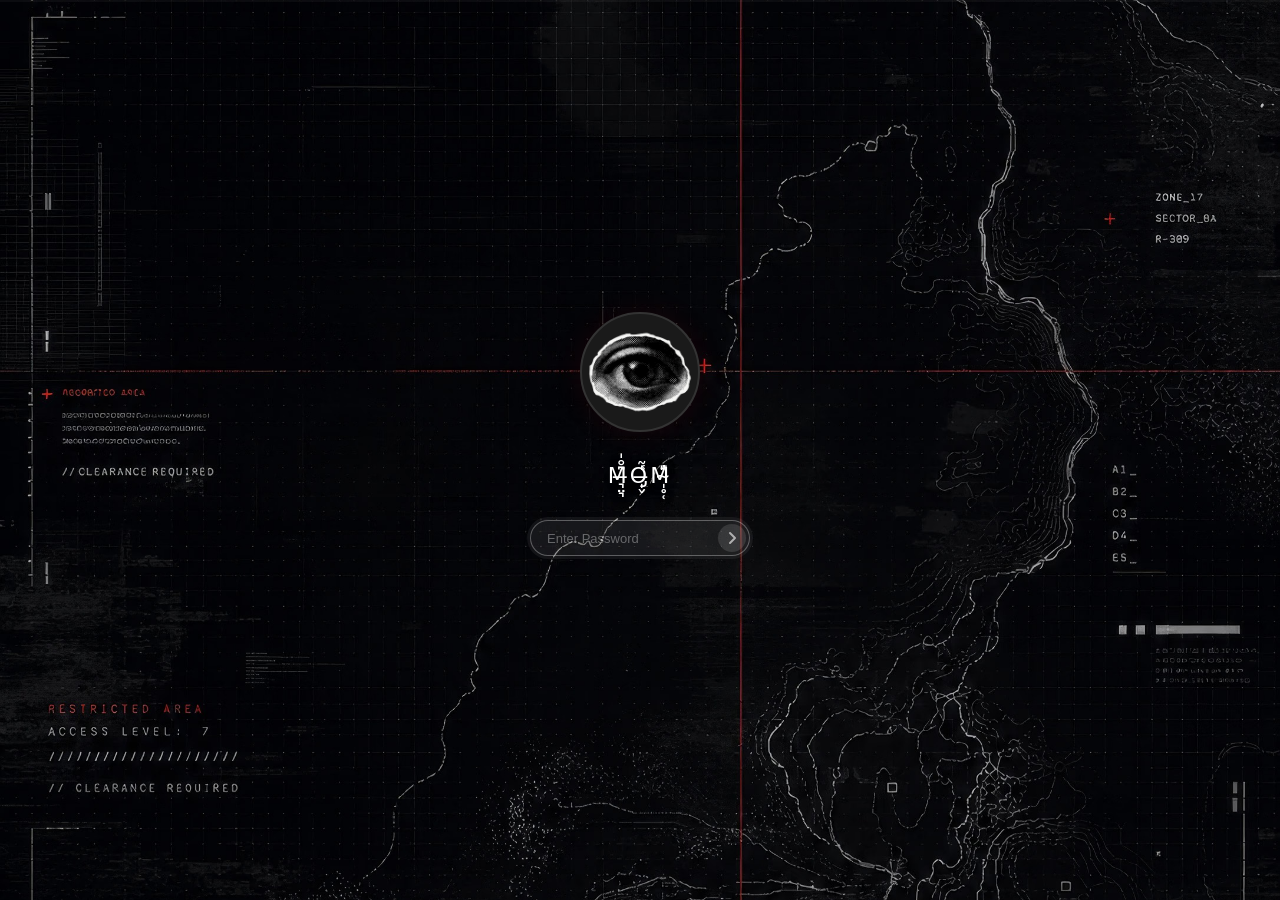
==== commit a4c7a22a: "feat: personalize lock video and red abyss desktop theme" ====
--- a/index.html
+++ b/index.html
@@ -3,24 +3,36 @@
 <head>
   <meta charset="UTF-8">
   <meta name="viewport" content="width=device-width, initial-scale=1.0">
+  <meta http-equiv="Content-Security-Policy" content="upgrade-insecure-requests">
   <title>Dreamcore Workspace</title>
   <link rel="stylesheet" href="styles/main.css">
   <link rel="stylesheet" href="styles/animations.css">
   <link rel="stylesheet" href="styles/horror-effects.css">
   <link rel="stylesheet" href="styles/windows.css">
+  <link rel="stylesheet" href="styles/desktop.css">
 </head>
 <body>
+  <svg width="0" height="0" aria-hidden="true" style="position:absolute;pointer-events:none">
+    <defs>
+      <filter id="abyss-red-filter" color-interpolation-filters="sRGB">
+        <feColorMatrix type="matrix" values="0.2126 0.7152 0.0722 0 0  0 0 0 0 0  0 0 0 0 0  0 0 0 1 0" />
+      </filter>
+    </defs>
+  </svg>
   <!-- Unlock Layer — macOS-style lock screen -->
   <div id="unlock-layer" class="layer">
+    <video id="lock-video" autoplay muted loop playsinline preload="auto" poster="assets/images/desktop-background.jpg" aria-hidden="true" tabindex="-1">
+      <source src="assets/video/start-background.mp4" type="video/mp4">
+    </video>
     <div id="lock-screen">
       <!-- Avatar -->
       <div id="lock-avatar">
         <img id="lock-avatar-img" src="assets/images/eye-realistic.png" alt="avatar">
       </div>
-      <!-- Username — editable with Zalgo corruption overlay -->
+      <!-- Fixed username with the existing Zalgo corruption overlay -->
       <div id="lock-username-wrap">
-        <label id="lock-username-label" for="lock-username">Enter Username</label>
-        <input id="lock-username" type="text" value="" placeholder="" spellcheck="false" autocomplete="off">
+        <label id="lock-username-label" for="lock-username">Username</label>
+        <input id="lock-username" type="text" value="MOM" readonly spellcheck="false" autocomplete="off">
         <div id="lock-username-zalgo" aria-hidden="true"></div>
       </div>
       <!-- Password field -->
@@ -45,8 +57,38 @@
   <!-- Desktop Layer (initially hidden) -->
   <div id="desktop-layer" class="layer hidden">
     <div id="wallpaper"></div>
+    <header class="desktop-menubar">
+      <span class="desktop-brand"><span aria-hidden="true">◉</span> ZHONGYE'S DESKTOP</span>
+      <span class="desktop-menu-hint">Everyone else is me too</span>
+      <time id="desktop-clock"></time>
+    </header>
+    <div class="desktop-ticker" aria-hidden="true">OPEN A FILE <span>↖</span> STAY A WHILE <span>↖</span> PLAY THE CD <span>↖</span> SOMEONE IS HERE <span>↖</span> OPEN A FILE <span>↖</span> STAY A WHILE <span>↖</span> PLAY THE CD</div>
+    <div class="desktop-imprint" aria-hidden="true"><span>Personal archive / 001</span><strong>Somewhere,<br>between<br>dream &amp; day.</strong><small>NOT EVERYTHING HERE IS ASLEEP.</small></div>
+    <section id="music-player" aria-label="CD 音乐播放器">
+      <div class="music-eyebrow"><span>01 / LISTENING ROOM</span><span id="music-indicator">○</span></div>
+      <button class="cd-button" id="cd-toggle" type="button" aria-label="播放歌单" aria-pressed="false">
+        <span class="cd-disc"><img id="cd-artwork" src="assets/images/eye-realistic.png" alt="" draggable="false"><span class="cd-print">ZHONGYE — PERSONAL MIX · 583921157</span></span>
+        <span class="cd-action" aria-hidden="true">PLAY</span>
+      </button>
+      <div class="music-caption"><span id="music-playlist-name">网易云音乐</span><button id="music-list-toggle" type="button" aria-expanded="false" aria-controls="music-track-list">歌单 ↗</button></div>
+      <p id="music-song-title">载入歌单…</p>
+      <p id="music-artist"></p>
+      <input id="music-seek" type="range" min="0" max="1000" value="0" aria-label="播放进度" disabled>
+      <div class="music-time"><span id="music-elapsed">0:00</span><span id="music-duration">0:00</span></div>
+      <div class="music-controls">
+        <button id="music-prev" type="button" aria-label="上一首">⏮</button>
+        <button id="music-play" type="button" aria-label="播放">▶</button>
+        <button id="music-next" type="button" aria-label="下一首">⏭</button>
+        <span id="music-count"></span>
+      </div>
+      <p id="music-status" role="status" aria-live="polite">点击 CD 开始播放</p>
+      <a class="music-source" href="https://music.163.com/playlist?id=583921157" target="_blank" rel="noopener noreferrer">在网易云中打开 ↗</a>
+      <ol id="music-track-list" aria-label="歌单曲目" hidden></ol>
+      <audio id="desktop-audio" preload="none" playsinline></audio>
+    </section>
     <div id="windows-container"></div>
-    <div id="dock"></div>
+    <nav id="dock" aria-label="桌面文件"></nav>
+    <footer class="desktop-footer"><span>My little corner <span aria-hidden="true">↖</span></span><span class="desktop-footer-hint">点击打开 · 拖动整理</span><button id="desktop-reset" type="button">整理桌面 ↺</button></footer>
   </div>
 
   <script src="scripts/core.js"></script>
@@ -62,5 +104,7 @@
   <script src="scripts/horror-mode.js"></script>
   <script src="scripts/pet.js"></script>
   <script src="scripts/dock.js"></script>
+  <script src="assets/music/playlist.js"></script>
+  <script src="scripts/music.js"></script>
 </body>
 </html>
--- a/styles/desktop.css
+++ b/styles/desktop.css
@@ -0,0 +1,144 @@
+/* The original window/launch system, presented as a personal desktop. */
+:root { --desk-ink: #e8e7e2; --desk-muted: #a2a29c; }
+#lock-video { position: absolute; inset: 0; width: 100%; height: 100%; object-fit: cover; pointer-events: none; }
+#lock-username[readonly] { cursor: default; caret-color: transparent; }
+#lock-screen { text-shadow: 0 2px 8px #000; }
+#wallpaper-base, body.abyss #wallpaper-base { background: #08090a url('../assets/images/desktop-background.jpg') center / cover no-repeat; }
+#wallpaper-collage, .desktop-imprint { display: none; }
+#wallpaper-noise { opacity: .17; }
+.desktop-menubar, .desktop-footer {
+  position: absolute; left: 0; right: 0; z-index: 40;
+  display: flex; align-items: center; justify-content: space-between; gap: 20px;
+  color: var(--desk-ink); background: #262a26d9; border-color: #cdd1c022;
+  font-size: 12px; letter-spacing: .06em; backdrop-filter: blur(16px);
+}
+.desktop-menubar { top: 0; height: 36px; padding: 0 24px; border-bottom: 1px solid #cdd1c022; }
+.desktop-brand { font-size: 11px; font-weight: 600; letter-spacing: .16em; white-space: nowrap; }
+.desktop-brand span { margin-right: 10px; }
+.desktop-menu-hint { opacity: .5; font-family: Georgia, serif; font-style: italic; letter-spacing: .03em; }
+#desktop-clock { font-variant-numeric: tabular-nums; white-space: nowrap; }
+.desktop-ticker {
+  position: absolute; top: 36px; left: 0; right: 0; height: 28px;
+  padding: 6px 24px; overflow: hidden; white-space: nowrap; z-index: 2;
+  font: 10px/16px 'Courier New', monospace; letter-spacing: .17em;
+  color: #b9bcb29c; border-bottom: 1px solid #cdd1c022;
+}
+.desktop-ticker span { margin: 0 32px; }
+.desktop-imprint { position: absolute; inset: 23% 5% auto auto; width: 60%; text-align: right; pointer-events: none; color: #cbd0c4; opacity: .065; }
+.desktop-imprint > span, .desktop-imprint small { display: block; font: 12px 'Courier New', monospace; letter-spacing: .2em; }
+.desktop-imprint strong { display: block; margin: 25px 0; font-size: clamp(70px, 9vw, 150px); font-weight: 400; line-height: .98; letter-spacing: -.065em; }
+.desktop-footer { bottom: 0; min-height: 38px; padding: 0 24px; border-top: 1px solid #cdd1c022; }
+.desktop-footer > span:first-child { font-family: Georgia, serif; font-style: italic; font-size: 16px; letter-spacing: 0; }
+.desktop-footer-hint { color: #a5aa9f; font-size: 10px; }
+.desktop-footer button { background: none; border: none; color: inherit; font: inherit; font-size: 11px; padding: 10px 0; cursor: pointer; }
+#dock { position: absolute; inset: 94px 3.5% 75px 35%; transform: none; z-index: 10; pointer-events: none; }
+#dock-bar { display: block; width: 100%; height: 100%; padding: 0; border: none; border-radius: 0; background: none; backdrop-filter: none; }
+body.abyss #dock-bar { background: none; border: none; }
+.desktop-file.dock-item {
+  position: absolute; width: 122px; min-height: 123px; padding: 8px 4px;
+  display: flex; flex-direction: column; align-items: center; gap: 0;
+  border: 1px solid transparent; border-radius: 4px; background: none;
+  color: var(--desk-ink); font-family: inherit; pointer-events: auto;
+  touch-action: none; user-select: none; -webkit-user-select: none;
+}
+.desktop-file:hover { background: #d5ddcc0a; border-color: #d5ddcc18; }
+.desktop-file:focus-visible, .desktop-footer button:focus-visible, #music-player button:focus-visible, #music-player a:focus-visible { outline: 2px solid #e0e4d5; outline-offset: 4px; }
+.desktop-file.dragging { cursor: grabbing; z-index: 3; background: #d5ddcc12; }
+.desktop-file .file-icon { display: block; width: 80px; height: 64px; position: relative; border-radius: 0; background: none; filter: drop-shadow(2px 7px 4px #0003); }
+.folder-symbol { position: absolute; inset: 0; background: linear-gradient(150deg, #f0efeb, #c5c7bf); clip-path: polygon(0 6%, 37% 6%, 47% 19%, 100% 19%, 100% 97%, 0 97%); }
+.folder-symbol::after { content: ''; position: absolute; inset: 22% 0 0; border-top: 1px solid #fff9; background: repeating-linear-gradient(0deg, #fff1 0 1px, transparent 1px 3px); }
+.file-number { position: absolute; bottom: 9px; right: 8px; color: #666b65; font: 9px 'Courier New', monospace; }
+.file-label { margin-top: 10px; font-size: 14px; line-height: 1.35; font-weight: 500; text-shadow: 1px 2px 3px #000a; }
+.file-kind { font: 8px 'Courier New', monospace; margin-top: 6px; letter-spacing: .12em; color: #8d9389; }
+.desktop-file .dock-indicator { margin-top: 6px; }
+.desktop-file.active .file-label { color: #fff; }
+#windows-container { z-index: 100; }
+#music-player { position: absolute; top: 138px; left: 3.3%; width: min(28vw, 325px); zoom: 0.6666667; z-index: 20; color: var(--desk-ink); }
+.music-eyebrow { display: flex; justify-content: space-between; font: 9px 'Courier New', monospace; letter-spacing: .13em; color: var(--desk-muted); margin-bottom: 18px; }
+#music-indicator { color: #b3b6a7; }
+#music-player.is-playing #music-indicator { color: #e5e9d6; text-shadow: 0 0 8px #e5e9d6; }
+.cd-button { display: block; width: 100%; aspect-ratio: 1; border: none; padding: 0; background: none; border-radius: 50%; cursor: pointer; position: relative; color: #eee; }
+.cd-disc { display: block; position: absolute; inset: 0; border-radius: 50%; overflow: hidden; background: #a5a8a1; box-shadow: 0 8px 30px #0007; animation: cd-spin 16s linear infinite; animation-play-state: paused; }
+.cd-disc::before { content: ''; position: absolute; inset: 0; border-radius: 50%; z-index: 1; background: conic-gradient(from 20deg, #fff2, transparent 18%, #fff4 26%, transparent 36%, #fff1 50%, transparent 65%, #fff4 80%, #fff2); box-shadow: inset 0 0 0 1px #eeeeeeb0, inset 0 0 0 5px #1118; }
+.cd-disc::after { content: ''; position: absolute; inset: 40%; border-radius: 50%; background: #252824; border: 10px solid #9b9c9166; outline: 1px solid #ddd5; box-shadow: 0 0 0 5px #13171340; z-index: 3; }
+#cd-artwork { width: 100%; height: 100%; display: block; object-fit: cover; filter: grayscale(1) contrast(.86) brightness(.95); opacity: .95; }
+.cd-print { position: absolute; bottom: 17%; left: 0; width: 100%; z-index: 2; text-align: center; font: 7px 'Courier New', monospace; letter-spacing: .16em; color: #fff9; text-shadow: 0 1px 3px #000; }
+.cd-action { position: absolute; top: calc(50% - 5px); left: 0; width: 100%; z-index: 4; font: 8px 'Courier New', monospace; letter-spacing: .1em; }
+.cd-button:hover .cd-action { color: white; }
+#music-player.is-playing .cd-disc { animation-play-state: running; }
+@keyframes cd-spin { to { transform: rotate(360deg); } }
+.music-caption { display: flex; gap: 8px; align-items: center; justify-content: space-between; margin: 24px 0 13px; padding-bottom: 10px; border-bottom: 1px solid #d0d5c72c; }
+#music-playlist-name { min-width: 0; overflow: hidden; text-overflow: ellipsis; white-space: nowrap; font-size: 10px; color: var(--desk-muted); }
+#music-player button { -webkit-tap-highlight-color: transparent; }
+#music-list-toggle { border: none; background: none; color: var(--desk-muted); white-space: nowrap; font-size: 10px; padding: 5px 0 5px 8px; cursor: pointer; }
+#music-song-title { font-size: 15px; line-height: 1.4; font-weight: 500; overflow: hidden; white-space: nowrap; text-overflow: ellipsis; }
+#music-artist { margin-top: 4px; font-size: 10px; color: #9b9f94; overflow: hidden; white-space: nowrap; text-overflow: ellipsis; }
+#music-seek { display: block; width: 100%; height: 24px; margin-top: 10px; cursor: pointer; accent-color: #d2d7c7; }
+.music-time { display: flex; justify-content: space-between; font: 9px 'Courier New', monospace; color: #aaa; font-variant-numeric: tabular-nums; }
+.music-controls { display: flex; align-items: center; gap: 10px; margin: 10px 0 4px; }
+.music-controls button { color: #d9ddcf; width: 34px; height: 32px; padding: 0; border: 1px solid #d0d5c721; background: #d0d5c709; border-radius: 3px; cursor: pointer; font-size: 13px; }
+.music-controls button:hover { background: #d0d5c71a; }
+#music-count { margin-left: auto; font: 9px 'Courier New', monospace; color: #9b9f94; }
+#music-status { font: 10px/1.6 'Courier New', monospace; min-height: 16px; color: #bfc3b6; }
+.music-source { display: inline-block; margin-top: 6px; font-size: 9px; color: #93998d; text-underline-offset: 3px; }
+#music-track-list { position: absolute; top: 52px; left: calc(100% + 12px); width: min(380px, 45vw); max-height: min(490px, 65vh); overflow: auto; list-style: none; padding: 10px; background: #232721f5; border: 1px solid #b7c4a943; border-radius: 4px; box-shadow: 0 10px 30px #0008; z-index: 25; }
+#music-track-list[hidden] { display: none; }
+#music-track-list button { display: block; width: 100%; text-align: left; color: #ddd; border: none; border-bottom: 1px solid #d2ddc315; background: transparent; padding: 12px 8px; cursor: pointer; font-family: inherit; font-size: 11px; line-height: 1.5; }
+#music-track-list button:hover, #music-track-list button[aria-current='true'] { background: #cad7b815; }
+#music-track-list button[aria-current='true'] { color: #e4f1d2; border-left: 2px solid #cbdcb2; }
+#music-track-list small { display: block; color: #8f9988; margin-top: 3px; font-size: 10px; }
+@media (max-height: 760px) and (min-width: 701px) {
+  #music-player { top: 123px; width: min(26vw, 275px); }
+  .cd-button { width: min(100%, 32vh); margin-inline: auto; }
+  .music-caption { margin-top: 14px; }
+  #dock { top: 83px; bottom: 55px; }
+}
+@media (max-width: 900px), (max-height: 580px) {
+  #desktop-layer { overflow-y: auto; padding-bottom: 65px; }
+  #wallpaper { position: fixed; }
+  .desktop-menubar { position: fixed; padding-inline: 14px; font-size: 10px; }
+  .desktop-menu-hint { display: none; }
+  .desktop-brand { font-size: 9px; letter-spacing: .07em; }
+  .desktop-ticker { position: fixed; background: #222720e8; }
+  #music-player { position: relative; top: auto; left: auto; width: min(290px, calc(150vw - 72px)); margin: 129px auto 28px; }
+  .cd-button { width: 185px; margin-inline: auto; }
+  .music-controls button { width: 66px; height: 66px; }
+  .music-eyebrow { margin-bottom: 12px; }
+  .music-caption { margin-top: 16px; }
+  #dock { position: relative; inset: auto; margin: 24px 16px; }
+  #dock-bar { display: grid; grid-template-columns: repeat(3, minmax(0, 1fr)); gap: 12px 4px; height: auto; }
+  .desktop-file.dock-item { position: relative; left: auto !important; top: auto !important; width: 100%; min-height: 115px; touch-action: pan-y; }
+  .desktop-file .file-icon { width: 62px; height: 52px; }
+  .file-label { font-size: 12px; }
+  .file-kind { font-size: 7px; letter-spacing: .03em; }
+  .desktop-footer { position: fixed; padding: 0 14px env(safe-area-inset-bottom); min-height: 42px; gap: 8px; }
+  .desktop-footer > span:first-child { font-size: 13px; }
+  .desktop-footer-hint { display: none; }
+  #desktop-reset { font-size: 10px; }
+  .desktop-imprint { position: fixed; inset: 45% 3% auto auto; width: 95%; }
+  .desktop-imprint strong { font-size: 19vw; }
+  #music-track-list { top: 48px; left: 0; width: 100%; max-height: 350px; }
+  #windows-container { position: fixed; }
+  #windows-container .window { min-width: 0; left: 12px !important; top: 76px !important; width: calc(100% - 24px) !important; height: calc(100dvh - 136px) !important; max-height: calc(100dvh - 136px); }
+  #windows-container .window-titlebar { min-height: 40px; }
+  #windows-container .window-btn { width: 22px; height: 22px; }
+  #windows-container .window-resize-handle { display: none; }
+}
+
+/* Abyss is a reversible theme, not a filter applied to the whole desktop. */
+body.abyss { --desk-ink: #ff0000; --desk-muted: #ff0000; }
+body.abyss #desktop-layer :is(.desktop-menubar, .desktop-menubar *, .desktop-ticker, .desktop-footer, .desktop-footer *, .desktop-file, .desktop-file *, #music-player, #music-player *, .window-title, .window-body, .window-body *) {
+  color: #ff0000 !important;
+  text-shadow: none;
+}
+body.abyss .desktop-file .folder-symbol { background: #ff0000; }
+body.abyss .desktop-file .folder-symbol::after { background: none; border-color: #8b0000; }
+body.abyss .desktop-file .file-number { text-shadow: 0 1px 1px #000; }
+body.abyss .desktop-file .file-icon, body.abyss .window-title { animation: none; }
+body.abyss .cd-disc { filter: url('#abyss-red-filter'); }
+body.abyss #music-seek { accent-color: #ff0000; }
+body.abyss #music-player button { border-color: #ff000050; }
+body.abyss #wallpaper-base { filter: sepia(.4) saturate(1.4); }
+@media (prefers-reduced-motion: reduce) {
+  .cd-disc { animation: none; }
+}
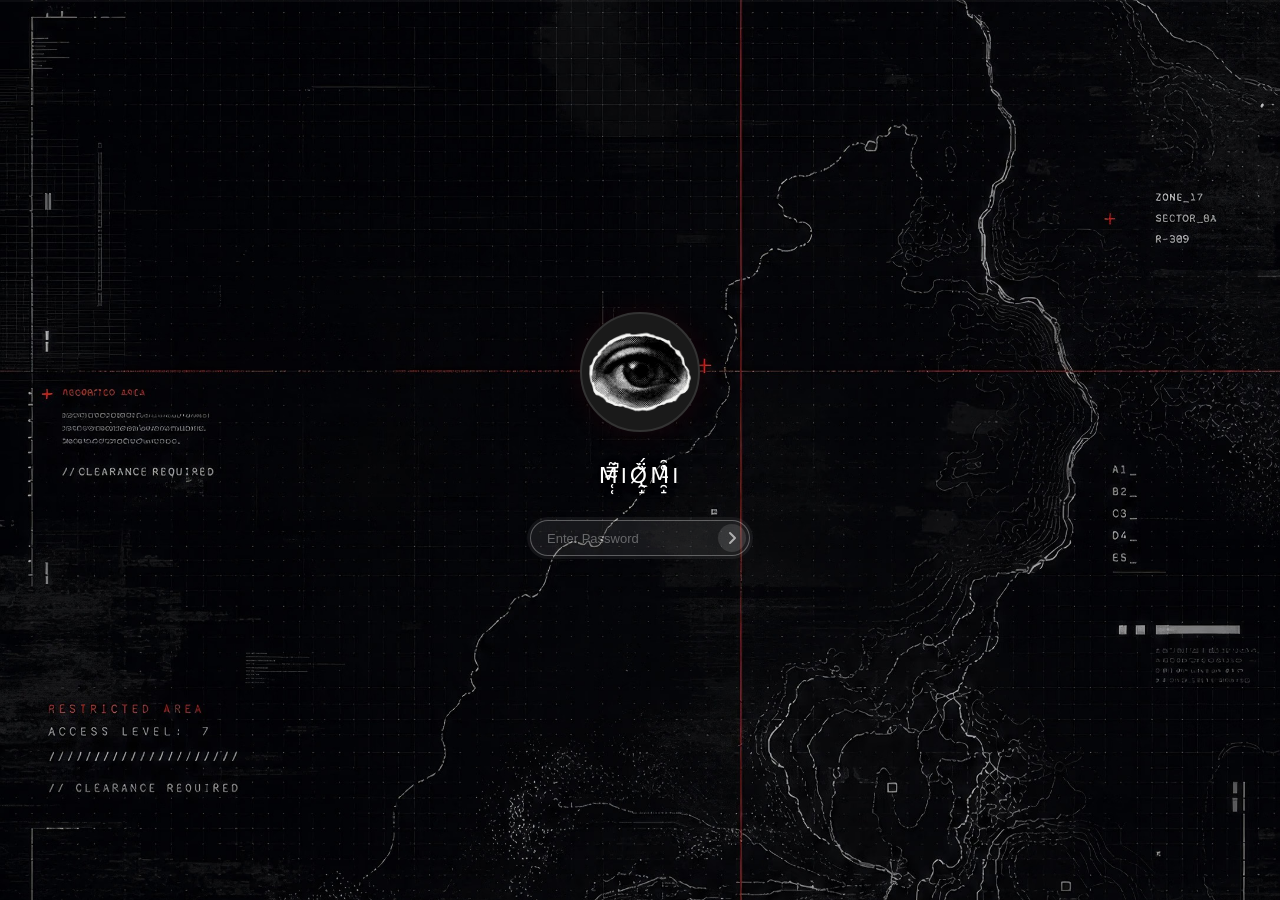
==== commit fdba6de3: "style: set abyss theme red to B00000" ====
--- a/index.html
+++ b/index.html
@@ -16,6 +16,9 @@
     <defs>
       <filter id="abyss-red-filter" color-interpolation-filters="sRGB">
         <feColorMatrix type="matrix" values="0.2126 0.7152 0.0722 0 0  0 0 0 0 0  0 0 0 0 0  0 0 0 1 0" />
+        <feComponentTransfer>
+          <feFuncR type="linear" slope="0.6901960784" />
+        </feComponentTransfer>
       </filter>
     </defs>
   </svg>
--- a/styles/horror-effects.css
+++ b/styles/horror-effects.css
@@ -72,7 +72,7 @@
 
 body.abyss .window-btn.close,
 body.abyss .window-btn.minimize {
-  background: #FF0000;
+  background: var(--color-red);
   transition: background 0.5s ease;
 }
 
@@ -117,7 +117,7 @@
 }
 
 body.abyss .dock-item.active .dock-indicator {
-  background: #FF0000;
+  background: var(--color-red);
 }
 
 /* Dock eyes */
@@ -166,7 +166,7 @@
 
 body.abyss .calendar-day.today {
   animation: jitter 0.5s infinite;
-  color: #FF0000;
+  color: var(--color-red);
   text-shadow: 0 0 6px rgba(255, 0, 0, 0.4);
 }
 
@@ -192,7 +192,7 @@
 }
 
 body.abyss .todo-delete:hover {
-  color: #FF0000;
+  color: var(--color-red);
   text-shadow: 0 2px 4px rgba(255, 0, 0, 0.5);
 }
 
@@ -212,8 +212,8 @@
 
 body.abyss .pomodoro-btn:hover {
   background: rgba(255, 0, 0, 0.2);
-  border-color: #FF0000;
-  color: #FF0000;
+  border-color: var(--color-red);
+  color: var(--color-red);
 }
 
 /* ── Scanline (shared) ── */
--- a/styles/desktop.css
+++ b/styles/desktop.css
@@ -126,18 +126,18 @@
 }
 
 /* Abyss is a reversible theme, not a filter applied to the whole desktop. */
-body.abyss { --desk-ink: #ff0000; --desk-muted: #ff0000; }
+body.abyss { --color-red: #B00000; --desk-ink: #B00000; --desk-muted: #B00000; }
 body.abyss #desktop-layer :is(.desktop-menubar, .desktop-menubar *, .desktop-ticker, .desktop-footer, .desktop-footer *, .desktop-file, .desktop-file *, #music-player, #music-player *, .window-title, .window-body, .window-body *) {
-  color: #ff0000 !important;
+  color: #B00000 !important;
   text-shadow: none;
 }
-body.abyss .desktop-file .folder-symbol { background: #ff0000; }
+body.abyss .desktop-file .folder-symbol { background: #B00000; }
 body.abyss .desktop-file .folder-symbol::after { background: none; border-color: #8b0000; }
 body.abyss .desktop-file .file-number { text-shadow: 0 1px 1px #000; }
 body.abyss .desktop-file .file-icon, body.abyss .window-title { animation: none; }
 body.abyss .cd-disc { filter: url('#abyss-red-filter'); }
-body.abyss #music-seek { accent-color: #ff0000; }
-body.abyss #music-player button { border-color: #ff000050; }
+body.abyss #music-seek { accent-color: #B00000; }
+body.abyss #music-player button { border-color: #B0000050; }
 body.abyss #wallpaper-base { filter: sepia(.4) saturate(1.4); }
 @media (prefers-reduced-motion: reduce) {
   .cd-disc { animation: none; }
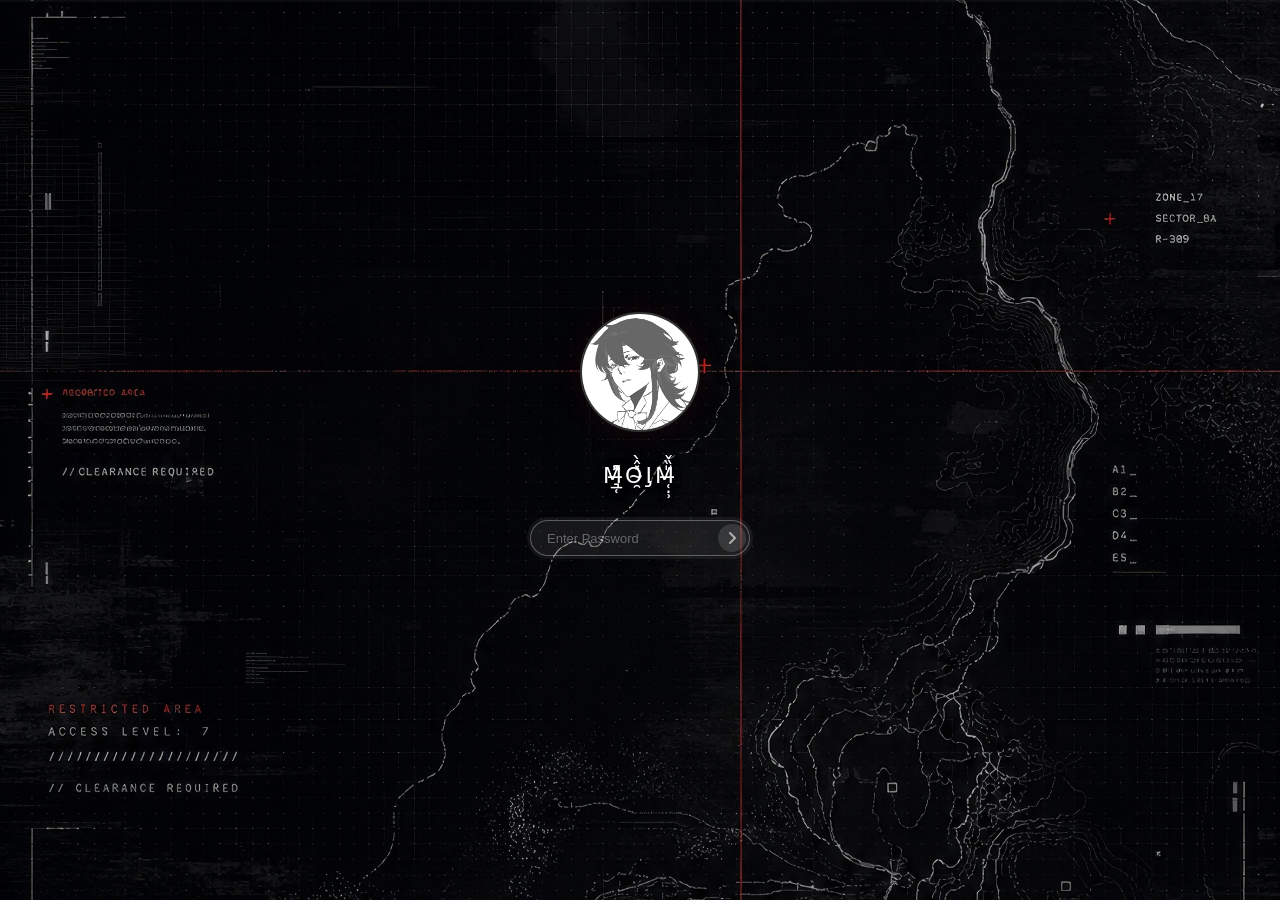
==== commit 3bd1d867: "style: update lock screen avatar" ====
--- a/index.html
+++ b/index.html
@@ -30,7 +30,7 @@
     <div id="lock-screen">
       <!-- Avatar -->
       <div id="lock-avatar">
-        <img id="lock-avatar-img" src="assets/images/eye-realistic.png" alt="avatar">
+        <img id="lock-avatar-img" src="assets/images/lock-avatar.png" alt="MOM avatar">
       </div>
       <!-- Fixed username with the existing Zalgo corruption overlay -->
       <div id="lock-username-wrap">
